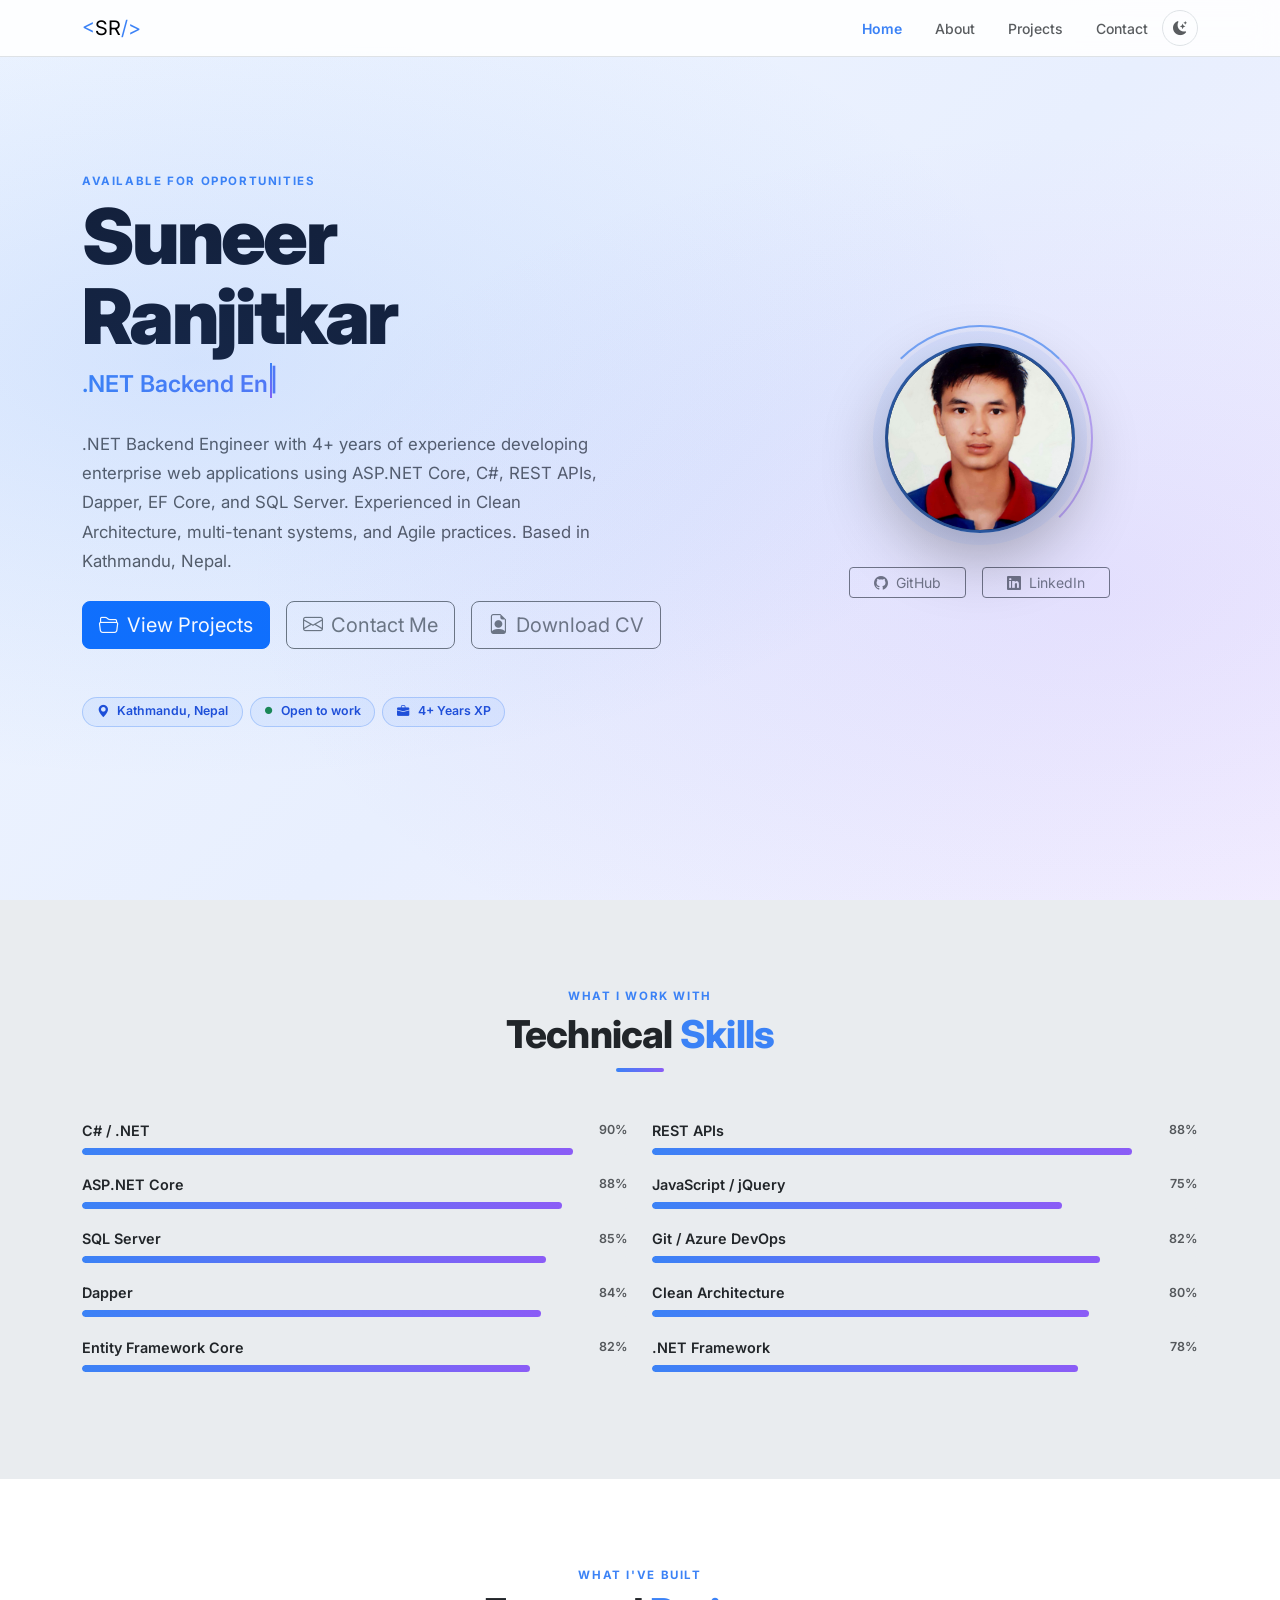
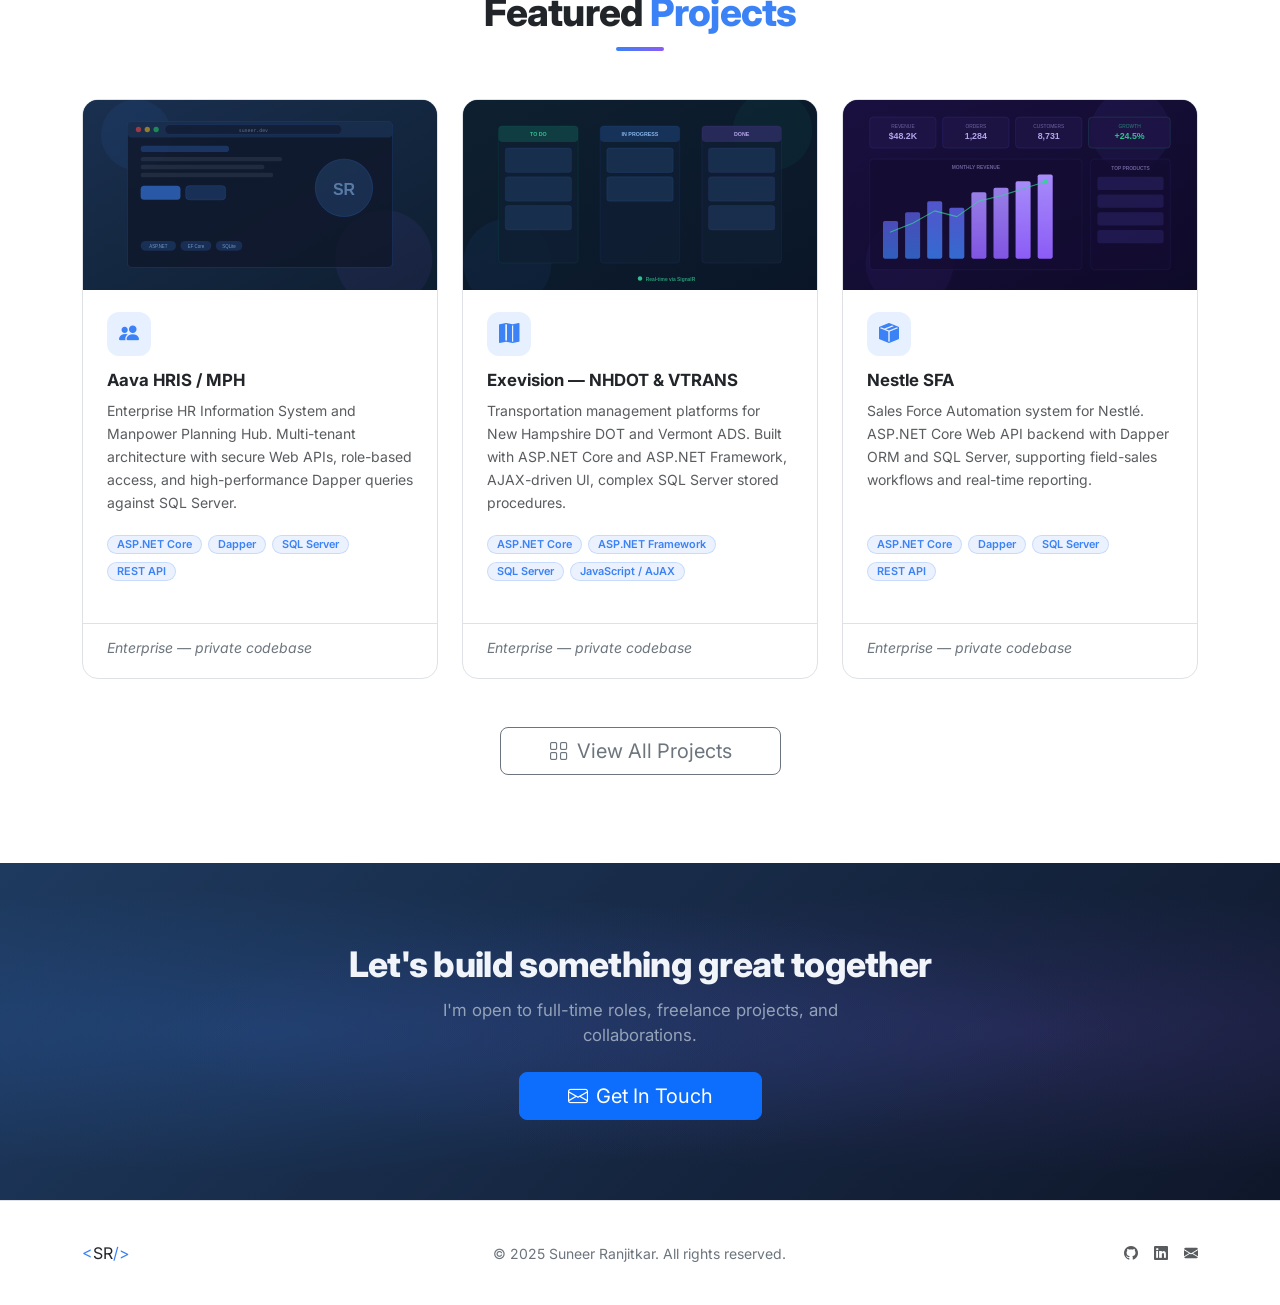
==== index.html @ 9ab194b4 "added links" ====
<!DOCTYPE html>
<html lang="en" data-bs-theme="dark">
<head>
  <meta charset="UTF-8" />
  <meta name="viewport" content="width=device-width, initial-scale=1.0" />

  <!-- Prevent flash of unstyled theme -->
  <script>
    (function(){var t=localStorage.getItem('sr-theme')||
      (matchMedia('(prefers-color-scheme:dark)').matches?'dark':'light');
      document.documentElement.setAttribute('data-bs-theme',t);})();
  </script>

  <!-- Primary SEO -->
  <title>Suneer Ranjitkar — .NET Backend Engineer</title>
  <meta name="description" content="Suneer Ranjitkar is a .NET Backend Engineer with 4+ years of experience in ASP.NET Core, C#, REST APIs, Dapper, EF Core, and SQL Server. Based in Kathmandu, Nepal." />
  <meta name="author" content="Suneer Ranjitkar" />
  <meta name="theme-color" content="#0f172a" />
  <link rel="canonical" href="https://suneer.dev/" />

  <!-- Open Graph -->
  <meta property="og:type"        content="website" />
  <meta property="og:url"         content="https://suneer.dev/" />
  <meta property="og:title"       content="Suneer Ranjitkar — .NET Backend Engineer" />
  <meta property="og:description" content=".NET Backend Engineer with 4+ years of experience in ASP.NET Core, C#, SQL Server, and Dapper. Based in Kathmandu, Nepal." />
  <meta property="og:image"       content="https://suneer.dev/assets/img/og-image.svg" />
  <meta property="og:image:width"  content="1200" />
  <meta property="og:image:height" content="630" />
  <meta property="og:site_name"   content="Suneer Ranjitkar" />
  <meta property="og:locale"      content="en_US" />

  <!-- Twitter Card -->
  <meta name="twitter:card"        content="summary_large_image" />
  <meta name="twitter:title"       content="Suneer Ranjitkar — .NET Backend Engineer" />
  <meta name="twitter:description" content=".NET Backend Engineer with 4+ years of experience in ASP.NET Core, C#, SQL Server, and Dapper." />
  <meta name="twitter:image"       content="https://suneer.dev/assets/img/og-image.svg" />

  <!-- Favicon -->
  <link rel="icon"             href="assets/img/favicon.svg" type="image/svg+xml" />
  <link rel="apple-touch-icon" href="assets/img/favicon.svg" />

  <!-- Fonts -->
  <link rel="preconnect" href="https://fonts.googleapis.com" />
  <link rel="preconnect" href="https://fonts.gstatic.com" crossorigin />
  <link href="https://fonts.googleapis.com/css2?family=Inter:wght@400;500;600;700;800;900&display=swap" rel="stylesheet" />

  <!-- Styles -->
  <link href="https://cdn.jsdelivr.net/npm/bootstrap@5.3.3/dist/css/bootstrap.min.css" rel="stylesheet" />
  <link href="https://cdn.jsdelivr.net/npm/bootstrap-icons@1.11.3/font/bootstrap-icons.min.css" rel="stylesheet" />
  <link href="assets/css/style.css" rel="stylesheet" />
</head>
<body>

  <!-- Skip navigation (keyboard accessibility) -->
  <a class="skip-nav" href="#main-content">Skip to main content</a>

  <!-- Navbar -->
  <nav class="navbar navbar-expand-lg fixed-top" aria-label="Main navigation">
    <div class="container">
      <a class="navbar-brand" href="index.html" aria-label="Suneer Ranjitkar — Home">
        <span class="brand-bracket" aria-hidden="true">&lt;</span>SR<span class="brand-bracket" aria-hidden="true">/&gt;</span>
      </a>
      <div class="d-flex align-items-center gap-2 order-lg-last">
        <button id="themeToggle" class="btn btn-sm btn-ghost-icon" aria-label="Toggle colour theme">
          <i class="bi bi-moon-stars-fill" aria-hidden="true"></i>
        </button>
        <button class="navbar-toggler border-0" type="button"
                data-bs-toggle="collapse" data-bs-target="#navbarNav"
                aria-controls="navbarNav" aria-expanded="false" aria-label="Toggle navigation">
          <span class="navbar-toggler-icon"></span>
        </button>
      </div>
      <div class="collapse navbar-collapse" id="navbarNav">
        <ul class="navbar-nav ms-auto gap-lg-1">
          <li class="nav-item"><a class="nav-link" href="index.html">Home</a></li>
          <li class="nav-item"><a class="nav-link" href="about.html">About</a></li>
          <li class="nav-item"><a class="nav-link" href="projects.html">Projects</a></li>
          <li class="nav-item"><a class="nav-link" href="contact.html">Contact</a></li>
        </ul>
      </div>
    </div>
  </nav>

  <main id="main-content">

    <!-- Hero -->
    <section class="hero-section" aria-label="Introduction">
      <div class="container">
        <div class="row align-items-center g-5">

          <div class="col-lg-7 animate-up">
            <p class="section-label">Available for opportunities</p>
            <h1 class="hero-name">Suneer<br /><span>Ranjitkar</span></h1>
            <p class="hero-title" aria-live="polite">
              <span id="typedTitle"></span><span class="cursor-blink" aria-hidden="true">|</span>
            </p>
            <p class="hero-bio">
              .NET Backend Engineer with 4+ years of experience developing enterprise web applications
              using ASP.NET Core, C#, REST APIs, Dapper, EF Core, and SQL Server. Experienced in
              Clean Architecture, multi-tenant systems, and Agile practices. Based in Kathmandu, Nepal.
            </p>
            <div class="d-flex flex-wrap gap-3 mb-5">
              <a href="projects.html" class="btn btn-primary btn-lg">
                <i class="bi bi-folder2-open me-2" aria-hidden="true"></i>View Projects
              </a>
              <a href="contact.html" class="btn btn-outline-secondary btn-lg">
                <i class="bi bi-envelope me-2" aria-hidden="true"></i>Contact Me
              </a>
              <a href="assets/cv/cv-suneer.pdf" target="_blank" rel="noopener noreferrer"
                 class="btn btn-outline-secondary btn-lg">
                <i class="bi bi-file-earmark-person me-2" aria-hidden="true"></i>Download CV
              </a>
            </div>

            <div class="hero-badges">
              <span class="hero-badge">
                <i class="bi bi-geo-alt-fill me-1" aria-hidden="true"></i>Kathmandu, Nepal
              </span>
              <span class="hero-badge">
                <i class="bi bi-circle-fill text-success dot-xs me-1" aria-hidden="true"></i>Open to work
              </span>
              <span class="hero-badge">
                <i class="bi bi-briefcase-fill me-1" aria-hidden="true"></i>4+ Years XP
              </span>
            </div>
          </div>

          <div class="col-lg-5 text-center animate-up">
            <div class="hero-avatar-wrap mx-auto">
              <div class="hero-avatar-ring" aria-hidden="true"></div>
              <div class="hero-avatar">
                <img src="assets/img/profile.jpg" alt="Suneer Ranjitkar profile photo"
                     width="190" height="190" fetchpriority="high"
                     onerror="this.style.display='none'" />
                <span aria-hidden="true">SR</span>
              </div>
            </div>
            <div class="d-flex justify-content-center gap-3 mt-4">
              <a href="https://github.com/IamSuneer" target="_blank" rel="noopener noreferrer"
                 class="btn btn-outline-secondary btn-sm px-4">
                <i class="bi bi-github me-2" aria-hidden="true"></i>GitHub
              </a>
              <a href="https://www.linkedin.com/in/suneer-ranjitkar-308bb11a0" target="_blank" rel="noopener noreferrer"
                 class="btn btn-outline-secondary btn-sm px-4">
                <i class="bi bi-linkedin me-2" aria-hidden="true"></i>LinkedIn
              </a>
            </div>
          </div>

        </div>
      </div>
    </section>

    <!-- Skills -->
    <section class="section-pad section-alt skills-section" aria-label="Technical skills">
      <div class="container">
        <div class="text-center mb-5 animate-up">
          <p class="section-label">What I work with</p>
          <h2 class="section-title">Technical <span>Skills</span></h2>
          <div class="section-divider" aria-hidden="true"></div>
        </div>

        <div class="row g-4">
          <div class="col-md-6 animate-up">
            <div class="skill-item">
              <div class="skill-header"><span class="skill-name">C# / .NET</span><span class="skill-pct">90%</span></div>
              <div class="skill-track" role="progressbar" aria-valuenow="90" aria-valuemin="0" aria-valuemax="100" aria-label="C# / .NET proficiency 90%">
                <div class="skill-fill" data-width="90"></div>
              </div>
            </div>
            <div class="skill-item">
              <div class="skill-header"><span class="skill-name">ASP.NET Core</span><span class="skill-pct">88%</span></div>
              <div class="skill-track" role="progressbar" aria-valuenow="88" aria-valuemin="0" aria-valuemax="100" aria-label="ASP.NET Core proficiency 88%">
                <div class="skill-fill" data-width="88"></div>
              </div>
            </div>
            <div class="skill-item">
              <div class="skill-header"><span class="skill-name">SQL Server</span><span class="skill-pct">85%</span></div>
              <div class="skill-track" role="progressbar" aria-valuenow="85" aria-valuemin="0" aria-valuemax="100" aria-label="SQL Server proficiency 85%">
                <div class="skill-fill" data-width="85"></div>
              </div>
            </div>
            <div class="skill-item">
              <div class="skill-header"><span class="skill-name">Dapper</span><span class="skill-pct">84%</span></div>
              <div class="skill-track" role="progressbar" aria-valuenow="84" aria-valuemin="0" aria-valuemax="100" aria-label="Dapper proficiency 84%">
                <div class="skill-fill" data-width="84"></div>
              </div>
            </div>
            <div class="skill-item">
              <div class="skill-header"><span class="skill-name">Entity Framework Core</span><span class="skill-pct">82%</span></div>
              <div class="skill-track" role="progressbar" aria-valuenow="82" aria-valuemin="0" aria-valuemax="100" aria-label="Entity Framework Core proficiency 82%">
                <div class="skill-fill" data-width="82"></div>
              </div>
            </div>
          </div>
          <div class="col-md-6 animate-up">
            <div class="skill-item">
              <div class="skill-header"><span class="skill-name">REST APIs</span><span class="skill-pct">88%</span></div>
              <div class="skill-track" role="progressbar" aria-valuenow="88" aria-valuemin="0" aria-valuemax="100" aria-label="REST APIs proficiency 88%">
                <div class="skill-fill" data-width="88"></div>
              </div>
            </div>
            <div class="skill-item">
              <div class="skill-header"><span class="skill-name">JavaScript / jQuery</span><span class="skill-pct">75%</span></div>
              <div class="skill-track" role="progressbar" aria-valuenow="75" aria-valuemin="0" aria-valuemax="100" aria-label="JavaScript / jQuery proficiency 75%">
                <div class="skill-fill" data-width="75"></div>
              </div>
            </div>
            <div class="skill-item">
              <div class="skill-header"><span class="skill-name">Git / Azure DevOps</span><span class="skill-pct">82%</span></div>
              <div class="skill-track" role="progressbar" aria-valuenow="82" aria-valuemin="0" aria-valuemax="100" aria-label="Git / Azure DevOps proficiency 82%">
                <div class="skill-fill" data-width="82"></div>
              </div>
            </div>
            <div class="skill-item">
              <div class="skill-header"><span class="skill-name">Clean Architecture</span><span class="skill-pct">80%</span></div>
              <div class="skill-track" role="progressbar" aria-valuenow="80" aria-valuemin="0" aria-valuemax="100" aria-label="Clean Architecture proficiency 80%">
                <div class="skill-fill" data-width="80"></div>
              </div>
            </div>
            <div class="skill-item">
              <div class="skill-header"><span class="skill-name">.NET Framework</span><span class="skill-pct">78%</span></div>
              <div class="skill-track" role="progressbar" aria-valuenow="78" aria-valuemin="0" aria-valuemax="100" aria-label=".NET Framework proficiency 78%">
                <div class="skill-fill" data-width="78"></div>
              </div>
            </div>
          </div>
        </div>
      </div>
    </section>

    <!-- Featured Projects -->
    <section class="section-pad" aria-label="Featured projects">
      <div class="container">
        <div class="text-center mb-5 animate-up">
          <p class="section-label">What I've built</p>
          <h2 class="section-title">Featured <span>Projects</span></h2>
          <div class="section-divider" aria-hidden="true"></div>
        </div>

        <div class="row g-4">

          <div class="col-lg-4 col-md-6 animate-up">
            <article class="project-card h-100">
              <div class="project-img">
                <img src="assets/img/project-portfolio.svg" alt="Aava HRIS and MPH system screenshot"
                     width="800" height="450" loading="lazy"
                     onerror="this.style.display='none'" />
                <i class="bi bi-people-fill" aria-hidden="true"></i>
              </div>
              <div class="project-card-body">
                <div class="project-icon" aria-hidden="true"><i class="bi bi-people-fill"></i></div>
                <h3 class="project-title">Aava HRIS / MPH</h3>
                <p class="project-desc">
                  Enterprise HR Information System and Manpower Planning Hub. Multi-tenant architecture with
                  secure Web APIs, role-based access, and high-performance Dapper queries against SQL Server.
                </p>
                <div class="project-tags">
                  <span class="badge">ASP.NET Core</span>
                  <span class="badge">Dapper</span>
                  <span class="badge">SQL Server</span>
                  <span class="badge">REST API</span>
                </div>
              </div>
              <div class="project-card-footer">
                <span class="small text-secondary fst-italic">Enterprise — private codebase</span>
              </div>
            </article>
          </div>

          <div class="col-lg-4 col-md-6 animate-up">
            <article class="project-card h-100">
              <div class="project-img">
                <img src="assets/img/project-taskapi.svg" alt="Exevision NHDOT and VTRANS screenshot"
                     width="800" height="450" loading="lazy"
                     onerror="this.style.display='none'" />
                <i class="bi bi-map-fill" aria-hidden="true"></i>
              </div>
              <div class="project-card-body">
                <div class="project-icon" aria-hidden="true"><i class="bi bi-map-fill"></i></div>
                <h3 class="project-title">Exevision — NHDOT &amp; VTRANS</h3>
                <p class="project-desc">
                  Transportation management platforms for New Hampshire DOT and Vermont ADS. Built with
                  ASP.NET Core and ASP.NET Framework, AJAX-driven UI, complex SQL Server stored procedures.
                </p>
                <div class="project-tags">
                  <span class="badge">ASP.NET Core</span>
                  <span class="badge">ASP.NET Framework</span>
                  <span class="badge">SQL Server</span>
                  <span class="badge">JavaScript / AJAX</span>
                </div>
              </div>
              <div class="project-card-footer">
                <span class="small text-secondary fst-italic">Enterprise — private codebase</span>
              </div>
            </article>
          </div>

          <div class="col-lg-4 col-md-6 animate-up">
            <article class="project-card h-100">
              <div class="project-img">
                <img src="assets/img/project-ecommerce.svg" alt="Nestle SFA system screenshot"
                     width="800" height="450" loading="lazy"
                     onerror="this.style.display='none'" />
                <i class="bi bi-box-seam-fill" aria-hidden="true"></i>
              </div>
              <div class="project-card-body">
                <div class="project-icon" aria-hidden="true"><i class="bi bi-box-seam-fill"></i></div>
                <h3 class="project-title">Nestle SFA</h3>
                <p class="project-desc">
                  Sales Force Automation system for Nestlé. ASP.NET Core Web API backend with Dapper ORM
                  and SQL Server, supporting field-sales workflows and real-time reporting.
                </p>
                <div class="project-tags">
                  <span class="badge">ASP.NET Core</span>
                  <span class="badge">Dapper</span>
                  <span class="badge">SQL Server</span>
                  <span class="badge">REST API</span>
                </div>
              </div>
              <div class="project-card-footer">
                <span class="small text-secondary fst-italic">Enterprise — private codebase</span>
              </div>
            </article>
          </div>

        </div>

        <div class="text-center mt-5 animate-up">
          <a href="projects.html" class="btn btn-outline-secondary btn-lg px-5">
            <i class="bi bi-grid me-2" aria-hidden="true"></i>View All Projects
          </a>
        </div>
      </div>
    </section>

    <!-- CTA Strip -->
    <section class="cta-strip" aria-label="Call to action">
      <div class="container text-center animate-up">
        <h2 class="cta-title">Let's build something great together</h2>
        <p class="cta-sub mb-4">I'm open to full-time roles, freelance projects, and collaborations.</p>
        <a href="contact.html" class="btn btn-primary btn-lg px-5">
          <i class="bi bi-envelope me-2" aria-hidden="true"></i>Get In Touch
        </a>
      </div>
    </section>

  </main>

  <!-- Footer -->
  <footer class="site-footer" aria-label="Site footer">
    <div class="container">
      <div class="row align-items-center g-3">
        <div class="col-md-4">
          <a href="index.html" class="navbar-brand text-decoration-none">
            <span class="brand-bracket" aria-hidden="true">&lt;</span>SR<span class="brand-bracket" aria-hidden="true">/&gt;</span>
          </a>
        </div>
        <div class="col-md-4 text-center">
          <p class="mb-0 small text-secondary">
            &copy; <time datetime="2025">2025</time> Suneer Ranjitkar. All rights reserved.
          </p>
        </div>
        <div class="col-md-4 text-md-end d-flex justify-content-md-end gap-3">
          <a href="https://github.com/IamSuneer" target="_blank" rel="noopener noreferrer"
             class="footer-link" aria-label="GitHub profile">
            <i class="bi bi-github" aria-hidden="true"></i>
          </a>
          <a href="https://www.linkedin.com/in/suneer-ranjitkar-308bb11a0" target="_blank" rel="noopener noreferrer"
             class="footer-link" aria-label="LinkedIn profile">
            <i class="bi bi-linkedin" aria-hidden="true"></i>
          </a>
          <a href="mailto:suneer.netser@gmail.com" class="footer-link" aria-label="Send email">
            <i class="bi bi-envelope-fill" aria-hidden="true"></i>
          </a>
        </div>
      </div>
    </div>
  </footer>

  <script src="https://cdn.jsdelivr.net/npm/bootstrap@5.3.3/dist/js/bootstrap.bundle.min.js"></script>
  <script src="assets/js/main.js"></script>
</body>
</html>
---- assets/css/style.css ----
/* ============================================================
   Suneer Ranjitkar — Portfolio  |  assets/css/style.css
   ============================================================ */

/* ---- Google Font ---- */
@import url('https://fonts.googleapis.com/css2?family=Inter:wght@300;400;500;600;700;800;900&display=swap');

/* ---- Base ---- */
*, *::before, *::after { box-sizing: border-box; }

html { scroll-behavior: smooth; }

body {
    font-family: 'Inter', system-ui, -apple-system, sans-serif;
    min-height: 100vh;
    display: flex;
    flex-direction: column;
    -webkit-font-smoothing: antialiased;
}

main { flex: 1; }

img { max-width: 100%; }

/* ============================================================
   BRAND
   ============================================================ */
.brand-logo {
    font-weight: 800;
    font-size: 1.35rem;
    letter-spacing: -.5px;
    text-decoration: none !important;
    color: var(--bs-body-color) !important;
}

.brand-bracket { color: #3b82f6; }

/* ============================================================
   NAVBAR
   ============================================================ */
.navbar {
    backdrop-filter: blur(14px);
    -webkit-backdrop-filter: blur(14px);
    background: rgba(var(--bs-body-bg-rgb), .88) !important;
    border-bottom: 1px solid var(--bs-border-color);
    transition: box-shadow .3s ease;
}

.navbar.scrolled {
    box-shadow: 0 4px 24px rgba(0, 0, 0, .18);
}

.navbar .nav-link {
    font-size: .875rem;
    font-weight: 500;
    color: var(--bs-secondary-color) !important;
    padding: .45rem .9rem !important;
    border-radius: .5rem;
    transition: color .15s, background .15s;
}

.navbar .nav-link:hover {
    color: var(--bs-body-color) !important;
    background: var(--bs-secondary-bg);
}

.navbar .nav-link.active {
    color: #3b82f6 !important;
    font-weight: 600;
}

.btn-ghost-icon {
    width: 36px;
    height: 36px;
    padding: 0;
    border-radius: 50% !important;
    border: 1px solid var(--bs-border-color);
    background: transparent;
    color: var(--bs-secondary-color);
    display: inline-flex;
    align-items: center;
    justify-content: center;
    flex-shrink: 0;
    transition: background .15s, color .15s, border-color .15s;
}

.btn-ghost-icon:hover {
    background: var(--bs-secondary-bg);
    color: var(--bs-body-color);
    border-color: var(--bs-border-color);
}

#themeToggle {
    width: 36px;
    height: 36px;
    padding: 0;
    border-radius: 50% !important;
    display: flex;
    align-items: center;
    justify-content: center;
    flex-shrink: 0;
}

/* ============================================================
   SECTION HELPERS
   ============================================================ */
.section-pad    { padding: 5.5rem 0; }
.section-pad-sm { padding: 3rem 0; }

.section-label {
    display: block;
    font-size: .72rem;
    font-weight: 700;
    letter-spacing: .14em;
    text-transform: uppercase;
    color: #3b82f6;
    margin-bottom: .4rem;
}

.section-title {
    font-size: clamp(1.75rem, 4vw, 2.4rem);
    font-weight: 800;
    line-height: 1.15;
    letter-spacing: -.02em;
    margin-bottom: .75rem;
}

.section-title span { color: #3b82f6; }

.section-divider {
    width: 48px;
    height: 4px;
    background: linear-gradient(90deg, #3b82f6, #8b5cf6);
    border-radius: 2px;
    margin: 0 auto 1.5rem;
}

.section-divider.left { margin-left: 0; }

.text-gradient {
    background: linear-gradient(90deg, #3b82f6, #8b5cf6);
    -webkit-background-clip: text;
    -webkit-text-fill-color: transparent;
    background-clip: text;
}

/* ============================================================
   HERO
   ============================================================ */
.hero-section {
    min-height: 100vh;
    display: flex;
    align-items: center;
    position: relative;
    overflow: hidden;
    padding: 6rem 0 4rem;
}

[data-bs-theme="dark"] .hero-section {
    background: linear-gradient(135deg, #060c18 0%, #0c1829 55%, #060c18 100%);
}

[data-bs-theme="light"] .hero-section {
    background: linear-gradient(135deg, #f0f6ff 0%, #e8effe 55%, #f4f0ff 100%);
}

.hero-section::before {
    content: '';
    position: absolute;
    inset: 0;
    background:
        radial-gradient(ellipse at 15% 40%, rgba(59,130,246,.14) 0%, transparent 55%),
        radial-gradient(ellipse at 85% 65%, rgba(139,92,246,.11) 0%, transparent 55%);
    pointer-events: none;
}

.hero-greeting {
    font-size: 1rem;
    font-weight: 600;
    color: #3b82f6;
    margin-bottom: .5rem;
}

.hero-name {
    font-size: clamp(2.6rem, 7vw, 4.8rem);
    font-weight: 900;
    line-height: 1.04;
    letter-spacing: -.035em;
    margin-bottom: .4rem;
}

[data-bs-theme="dark"] .hero-name { color: #f1f5f9; }
[data-bs-theme="light"] .hero-name { color: #0f172a; }

.hero-title {
    font-size: clamp(1.05rem, 2.5vw, 1.45rem);
    font-weight: 600;
    background: linear-gradient(90deg, #3b82f6, #8b5cf6);
    -webkit-background-clip: text;
    -webkit-text-fill-color: transparent;
    background-clip: text;
    margin-bottom: 1.25rem;
    min-height: 2em;
}

.cursor-blink {
    display: inline-block;
    width: 2px;
    background: linear-gradient(180deg, #3b82f6, #8b5cf6);
    -webkit-text-fill-color: transparent;
    animation: blink .85s step-end infinite;
    margin-left: 2px;
    vertical-align: text-bottom;
}

@keyframes blink {
    0%, 100% { opacity: 1; }
    50%       { opacity: 0; }
}

.hero-bio {
    font-size: 1.05rem;
    line-height: 1.75;
    max-width: 520px;
    margin-bottom: 1.5rem;
    color: var(--bs-secondary-color);
}

.hero-badges {
    display: flex;
    flex-wrap: wrap;
    gap: .45rem;
    margin-bottom: 2rem;
}

.hero-badge {
    display: inline-flex;
    align-items: center;
    gap: .3rem;
    padding: .3rem .85rem;
    border-radius: 2rem;
    font-size: .77rem;
    font-weight: 600;
    border: 1px solid rgba(59,130,246,.3);
}

[data-bs-theme="dark"] .hero-badge {
    background: rgba(59,130,246,.1);
    color: #93c5fd;
}

[data-bs-theme="light"] .hero-badge {
    background: rgba(59,130,246,.08);
    color: #1d4ed8;
}

/* Avatar */
.hero-avatar-wrap {
    position: relative;
    width: 210px;
    height: 210px;
    display: flex;
    align-items: center;
    justify-content: center;
}

.hero-avatar {
    width: 190px;
    height: 190px;
    border-radius: 50%;
    border: 3px solid rgba(59,130,246,.45);
    box-shadow: 0 0 0 12px rgba(59,130,246,.07), 0 24px 64px rgba(0,0,0,.3);
    background: linear-gradient(135deg, #1e3a5f, #0f172a);
    display: flex;
    align-items: center;
    justify-content: center;
    overflow: hidden;
    position: relative;
    z-index: 1;
    font-size: 3.2rem;
    font-weight: 900;
    letter-spacing: -.06em;
    color: rgba(147,197,253,.75);
    user-select: none;
}

/* Photo overlays initials when it loads; hidden initials show on error */
.hero-avatar img {
    position: absolute;
    inset: 0;
    width: 100%;
    height: 100%;
    object-fit: cover;
    border-radius: 50%;
    z-index: 2;
}

.hero-avatar span { position: relative; z-index: 1; }

.hero-avatar-ring {
    position: absolute;
    inset: -8px;
    border-radius: 50%;
    border: 2px solid transparent;
    border-top-color: rgba(59,130,246,.65);
    border-right-color: rgba(139,92,246,.45);
    animation: ring-spin 5s linear infinite;
    pointer-events: none;
}

@keyframes ring-spin {
    to { transform: rotate(360deg); }
}

/* Scroll indicator */
.scroll-cue {
    position: absolute;
    bottom: 2rem;
    left: 50%;
    transform: translateX(-50%);
    color: var(--bs-secondary-color);
    opacity: .45;
    font-size: .9rem;
    text-decoration: none;
    animation: bob 2.4s ease infinite;
}

@keyframes bob {
    0%, 100% { transform: translateX(-50%) translateY(0); }
    50%       { transform: translateX(-50%) translateY(8px); }
}

/* ============================================================
   PAGE HERO (inner pages)
   ============================================================ */
.page-hero {
    padding: 5.5rem 0 2.5rem; /* top clears the fixed navbar (~60px) */
    border-bottom: 1px solid var(--bs-border-color);
    position: relative;
    overflow: hidden;
}

[data-bs-theme="dark"] .page-hero { background: #060c18; }
[data-bs-theme="light"] .page-hero { background: var(--bs-secondary-bg); }

.page-hero::before {
    content: '';
    position: absolute;
    inset: 0;
    background: radial-gradient(ellipse at 5% 50%, rgba(59,130,246,.1) 0%, transparent 60%);
    pointer-events: none;
}

/* ============================================================
   SKILLS
   ============================================================ */
.skill-item { margin-bottom: 1.2rem; }

.skill-header {
    display: flex;
    justify-content: space-between;
    align-items: center;
    margin-bottom: .4rem;
}

.skill-name { font-weight: 600; font-size: .9rem; }

.skill-pct {
    font-size: .78rem;
    font-weight: 600;
    color: var(--bs-secondary-color);
}

.skill-track {
    height: 7px;
    background: var(--bs-secondary-bg);
    border-radius: 4px;
    overflow: hidden;
}

.skill-fill {
    height: 100%;
    border-radius: 4px;
    background: linear-gradient(90deg, #3b82f6, #8b5cf6);
    width: 0;
    transition: width 1.3s cubic-bezier(.4, 0, .2, 1);
}

/* ============================================================
   TIMELINE
   ============================================================ */
.timeline { position: relative; }

.timeline::before {
    content: '';
    position: absolute;
    left: 20px;
    top: 8px;
    bottom: 0;
    width: 2px;
    background: linear-gradient(to bottom, #3b82f6, #8b5cf6, transparent);
    border-radius: 2px;
}

.timeline-item {
    position: relative;
    padding-left: 58px;
    margin-bottom: 1.75rem;
}

.timeline-dot {
    position: absolute;
    left: 11px;
    top: 6px;
    width: 20px;
    height: 20px;
    border-radius: 50%;
    background: #3b82f6;
    border: 3px solid;
    box-shadow: 0 0 0 4px rgba(59,130,246,.2);
    z-index: 1;
}

[data-bs-theme="dark"] .timeline-dot { border-color: #060c18; }
[data-bs-theme="light"] .timeline-dot { border-color: #f0f6ff; }

.timeline-card {
    border-radius: .875rem;
    padding: 1.25rem 1.5rem;
    border: 1px solid var(--bs-border-color);
    background: var(--bs-card-bg, var(--bs-body-bg));
    transition: box-shadow .2s, border-color .2s;
}

.timeline-card:hover {
    box-shadow: 0 6px 28px rgba(0,0,0,.08);
    border-color: rgba(59,130,246,.35);
}

.timeline-date {
    font-size: .72rem;
    font-weight: 700;
    color: #3b82f6;
    letter-spacing: .07em;
    text-transform: uppercase;
    margin-bottom: .25rem;
}

.timeline-role {
    font-weight: 700;
    font-size: 1.05rem;
    margin-bottom: .15rem;
    color: var(--bs-body-color);
}

.timeline-company {
    font-size: .88rem;
    color: var(--bs-secondary-color);
    margin-bottom: .6rem;
}

/* ============================================================
   PROJECT CARDS
   ============================================================ */
.project-card {
    border-radius: 1rem;
    overflow: hidden;
    border: 1px solid var(--bs-border-color);
    background: var(--bs-card-bg, var(--bs-body-bg));
    transition: transform .25s ease, box-shadow .25s ease, border-color .25s ease;
    height: 100%;
    display: flex;
    flex-direction: column;
}

.project-card:hover {
    transform: translateY(-6px);
    box-shadow: 0 20px 48px rgba(0,0,0,.18);
    border-color: rgba(59,130,246,.5);
}

.project-img {
    height: 190px;
    background: linear-gradient(135deg, #1a3050 0%, #0e1e30 100%);
    display: flex;
    align-items: center;
    justify-content: center;
    color: rgba(59,130,246,.35);
    font-size: 3rem;
    overflow: hidden;
    flex-shrink: 0;
    position: relative;
}

/* Photo covers the fallback icon when it loads successfully */
.project-img img {
    position: absolute;
    inset: 0;
    width: 100%;
    height: 100%;
    object-fit: cover;
    z-index: 1;
}

.project-img i { position: relative; z-index: 0; }

.project-body,
.project-card-body {
    padding: 1.4rem 1.5rem;
    flex: 1;
    display: flex;
    flex-direction: column;
}

.project-icon {
    width: 44px;
    height: 44px;
    border-radius: .75rem;
    background: rgba(59,130,246,.12);
    color: #3b82f6;
    display: flex;
    align-items: center;
    justify-content: center;
    font-size: 1.25rem;
    margin-bottom: .9rem;
    flex-shrink: 0;
}

.project-title {
    font-size: 1.05rem;
    font-weight: 700;
    margin-bottom: .5rem;
    color: var(--bs-body-color);
}

.project-desc {
    font-size: .875rem;
    line-height: 1.65;
    color: var(--bs-secondary-color);
    margin-bottom: 1rem;
    flex: 1;
}

.tech-badges,
.project-tags { margin-bottom: 1rem; }

.tech-badge,
.project-tags .badge {
    display: inline-block;
    font-size: .68rem;
    font-weight: 600;
    padding: .2rem .55rem;
    border-radius: 2rem;
    background: rgba(59,130,246,.1);
    color: #3b82f6;
    border: 1px solid rgba(59,130,246,.2);
    margin: 0 .15rem .2rem 0;
}

[data-bs-theme="dark"] .tech-badge,
[data-bs-theme="dark"] .project-tags .badge {
    background: rgba(59,130,246,.12);
    color: #93c5fd;
    border-color: rgba(59,130,246,.28);
}

.project-links,
.project-card-footer {
    display: flex;
    align-items: center;
    gap: .5rem;
    padding: .85rem 1.5rem 1.25rem;
    border-top: 1px solid var(--bs-border-color);
    margin-top: auto;
}

.project-link {
    font-size: .8rem;
    font-weight: 600;
    text-decoration: none;
    display: inline-flex;
    align-items: center;
    gap: .3rem;
    padding: .3rem .7rem;
    border-radius: .5rem;
    transition: background .15s, color .15s;
    color: var(--bs-secondary-color);
}

.project-link:hover {
    background: var(--bs-secondary-bg);
    color: var(--bs-body-color);
}

.project-link-primary { color: #3b82f6 !important; }
.project-link-primary:hover { background: rgba(59,130,246,.1) !important; }

/* ============================================================
   FILTER PILLS
   ============================================================ */
.filter-pills {
    display: flex;
    flex-wrap: wrap;
    gap: .5rem;
    margin-bottom: 2.5rem;
}

.filter-pill {
    padding: .4rem 1.15rem;
    border-radius: 2rem;
    font-size: .82rem;
    font-weight: 600;
    cursor: pointer;
    border: 1.5px solid var(--bs-border-color);
    background: transparent;
    color: var(--bs-secondary-color);
    transition: all .15s;
    line-height: 1;
}

.filter-pill:hover {
    border-color: #3b82f6;
    color: #3b82f6;
}

.filter-pill.active {
    background: #3b82f6;
    border-color: #3b82f6;
    color: #fff;
    box-shadow: 0 4px 14px rgba(59,130,246,.3);
}

/* ============================================================
   CONTACT
   ============================================================ */
.contact-icon {
    width: 46px;
    height: 46px;
    border-radius: .875rem;
    display: flex;
    align-items: center;
    justify-content: center;
    font-size: 1.1rem;
    flex-shrink: 0;
    background: rgba(59,130,246,.1);
    color: #3b82f6;
}

.contact-info-list { margin-bottom: 1.5rem; }

.contact-info-item {
    display: flex;
    align-items: center;
    gap: 1rem;
    margin-bottom: 1.5rem;
}

.contact-info-icon {
    width: 46px;
    height: 46px;
    border-radius: .875rem;
    background: rgba(59,130,246,.1);
    color: #3b82f6;
    display: flex;
    align-items: center;
    justify-content: center;
    font-size: 1.1rem;
    flex-shrink: 0;
}

.contact-info-label {
    font-size: .72rem;
    font-weight: 700;
    letter-spacing: .08em;
    text-transform: uppercase;
    color: var(--bs-secondary-color);
    margin-bottom: .1rem;
}

.contact-info-value {
    font-size: .95rem;
    font-weight: 500;
    color: var(--bs-body-color);
    text-decoration: none;
}

a.contact-info-value:hover { color: #3b82f6; }

.contact-form-card {
    padding: 2rem 2.25rem;
    border-radius: 1rem;
    border: 1px solid var(--bs-border-color);
    background: var(--bs-card-bg, var(--bs-body-bg));
}

[data-bs-theme="dark"] .contact-form-card {
    background: #0c1526;
    border-color: #1a2a3d;
}

/* ============================================================
   CTA STRIP
   ============================================================ */
.cta-strip {
    padding: 5rem 0;
    background: linear-gradient(135deg, #1e3a5f 0%, #0f172a 100%);
    position: relative;
    overflow: hidden;
}

.cta-title {
    font-size: clamp(1.6rem, 4vw, 2.2rem);
    font-weight: 800;
    letter-spacing: -.02em;
    color: #f1f5f9;
    margin-bottom: .75rem;
}

.cta-sub {
    font-size: 1.05rem;
    color: #94a3b8;
    max-width: 480px;
    margin: 0 auto;
}

.cta-strip::before {
    content: '';
    position: absolute;
    inset: 0;
    background:
        radial-gradient(ellipse at 20% 50%, rgba(59,130,246,.18) 0%, transparent 60%),
        radial-gradient(ellipse at 80% 50%, rgba(139,92,246,.14) 0%, transparent 60%);
    pointer-events: none;
}

.cta-strip > * { position: relative; }

/* ============================================================
   FOOTER
   ============================================================ */
.site-footer {
    border-top: 1px solid var(--bs-border-color);
    padding: 2.5rem 0;
}

.footer-link {
    color: var(--bs-secondary-color);
    text-decoration: none;
    font-size: .875rem;
    transition: color .15s;
    display: inline-flex;
    align-items: center;
}

.footer-link:hover { color: #3b82f6; }

/* ============================================================
   SCROLL ANIMATIONS
   ============================================================ */
.animate-up {
    opacity: 0;
    transform: translateY(22px);
    transition: opacity .6s ease, transform .6s ease;
}

.animate-up.visible {
    opacity: 1;
    transform: none;
}

.animate-up:nth-child(1)  { transition-delay: 0s; }
.animate-up:nth-child(2)  { transition-delay: .08s; }
.animate-up:nth-child(3)  { transition-delay: .16s; }
.animate-up:nth-child(4)  { transition-delay: .24s; }
.animate-up:nth-child(5)  { transition-delay: .32s; }
.animate-up:nth-child(6)  { transition-delay: .40s; }

/* ============================================================
   DARK MODE SPECIFIC OVERRIDES
   ============================================================ */
[data-bs-theme="dark"] .navbar {
    background: rgba(6, 10, 22, .88) !important;
}

[data-bs-theme="dark"] .timeline-card,
[data-bs-theme="dark"] .project-card {
    background: #0c1526;
    border-color: #1a2a3d;
}

[data-bs-theme="dark"] .timeline-card:hover,
[data-bs-theme="dark"] .project-card:hover {
    border-color: rgba(59,130,246,.45);
}

[data-bs-theme="dark"] .skill-track { background: #1a2a3d; }

[data-bs-theme="dark"] .filter-pill { border-color: #1a2a3d; }

/* ============================================================
   RESPONSIVE
   ============================================================ */
@media (max-width: 991.98px) {
    .hero-avatar-wrap { margin-top: 2.5rem; width: 170px !important; height: 170px !important; }
    .hero-avatar { width: 152px !important; height: 152px !important; font-size: 2.5rem !important; }
    .section-pad { padding: 4rem 0; }
}

@media (max-width: 767.98px) {
    .contact-form-card { padding: 1.5rem 1.25rem; }
}

@media (max-width: 575.98px) {
    .hero-name { font-size: 2.4rem; }
    .section-pad { padding: 3rem 0; }
    .page-hero { padding: 5rem 0 2rem; }
    .timeline::before { left: 14px; }
    .timeline-item { padding-left: 44px; }
    .timeline-dot { left: 5px; }
    .cta-strip { padding: 3.5rem 0; }
}

/* ============================================================
   UTILITIES — replacing inline styles
   ============================================================ */

/* Section with alternate background (replaces style="background:var(--bs-secondary-bg)") */
.section-alt { background: var(--bs-secondary-bg); }

/* Tiny icon dot (replaces style="font-size:.5rem") */
.dot-xs { font-size: .45rem !important; vertical-align: middle; }

/* Wide letter-spacing label (replaces style="letter-spacing:.08em") */
.ls-wide { letter-spacing: .08em; }

/* Purple timeline dot (replaces style="background:#8b5cf6") */
.timeline-dot--purple {
    background: #8b5cf6 !important;
    box-shadow: 0 0 0 4px rgba(139,92,246,.2);
}

[data-bs-theme="light"] .timeline-dot--purple { border-color: #f0f6ff; }

/* Smaller avatar variant for About page profile column */
.hero-avatar-wrap.avatar-sm {
    width: 160px;
    height: 160px;
}
.hero-avatar-wrap.avatar-sm .hero-avatar-ring {
    width: 160px;
    height: 160px;
    inset: unset;
}
.hero-avatar-wrap.avatar-sm .hero-avatar {
    width: 140px;
    height: 140px;
    font-size: 2.5rem;
}

/* Transparent list-group items (replaces style="background:transparent") */
.list-group-item.item-transparent { background: transparent !important; }

/* ============================================================
   404 PAGE
   ============================================================ */
.error-section {
    min-height: 100vh;
    display: flex;
    align-items: center;
    padding: 7rem 0 4rem;
    position: relative;
}

[data-bs-theme="dark"] .error-section {
    background: linear-gradient(135deg, #060c18 0%, #0c1829 100%);
}
[data-bs-theme="light"] .error-section {
    background: linear-gradient(135deg, #f0f6ff 0%, #e8effe 100%);
}

.error-code {
    font-size: clamp(7rem, 20vw, 14rem);
    font-weight: 900;
    line-height: 1;
    letter-spacing: -.05em;
    background: linear-gradient(135deg, #3b82f6, #8b5cf6);
    -webkit-background-clip: text;
    -webkit-text-fill-color: transparent;
    background-clip: text;
    margin-bottom: 1rem;
    user-select: none;
}

.error-title {
    font-size: clamp(1.5rem, 4vw, 2.4rem);
    font-weight: 800;
    letter-spacing: -.02em;
    margin-bottom: .75rem;
}

.error-desc {
    font-size: 1.05rem;
    color: var(--bs-secondary-color);
    line-height: 1.7;
    max-width: 480px;
    margin: 0 auto 1.5rem;
}

/* ============================================================
   SEMANTIC / ACCESSIBILITY
   ============================================================ */
main { display: block; } /* IE11 fix */

address { font-style: normal; } /* Reset browser italic on <address> */

/* Skip to content link (keyboard accessibility) */
.skip-nav {
    position: absolute;
    top: -100%;
    left: 1rem;
    z-index: 9999;
    padding: .5rem 1rem;
    background: #3b82f6;
    color: #fff;
    border-radius: 0 0 .5rem .5rem;
    font-weight: 600;
    font-size: .875rem;
    text-decoration: none;
    transition: top .15s;
}
.skip-nav:focus { top: 0; }
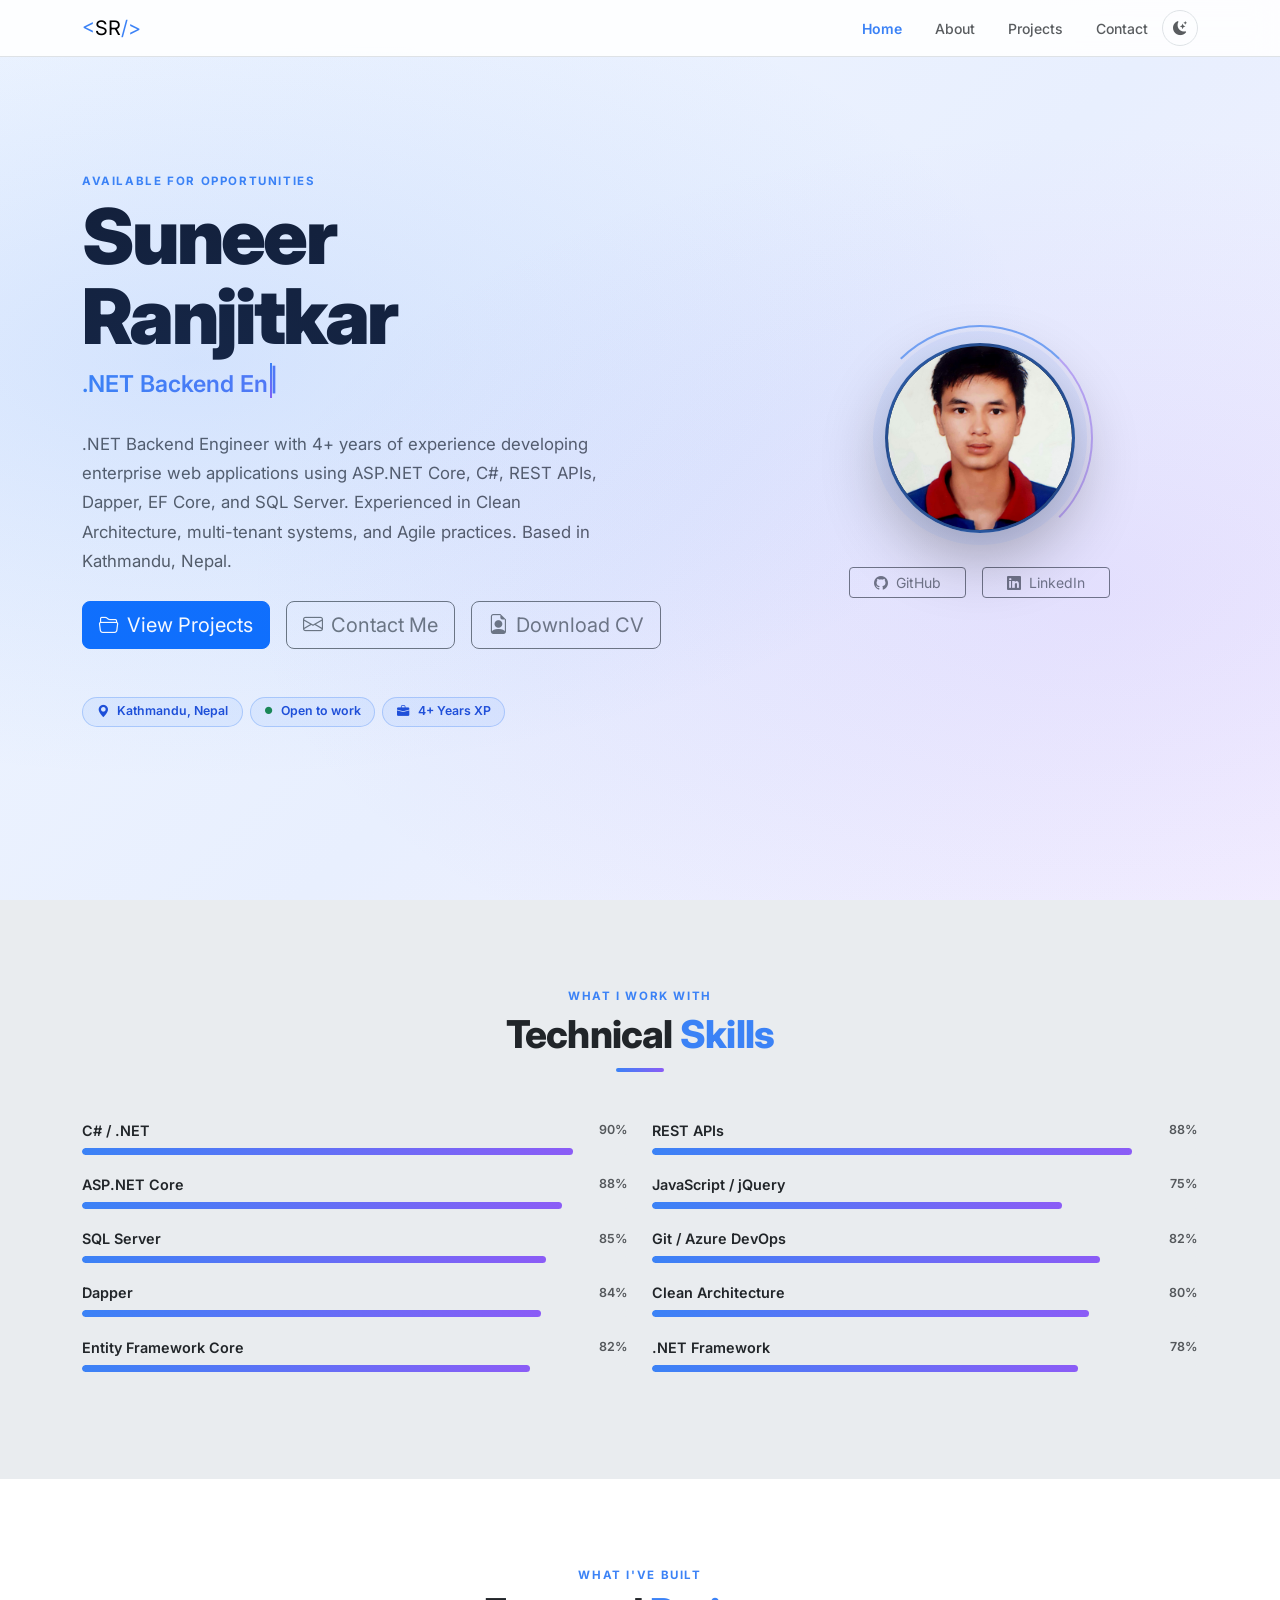
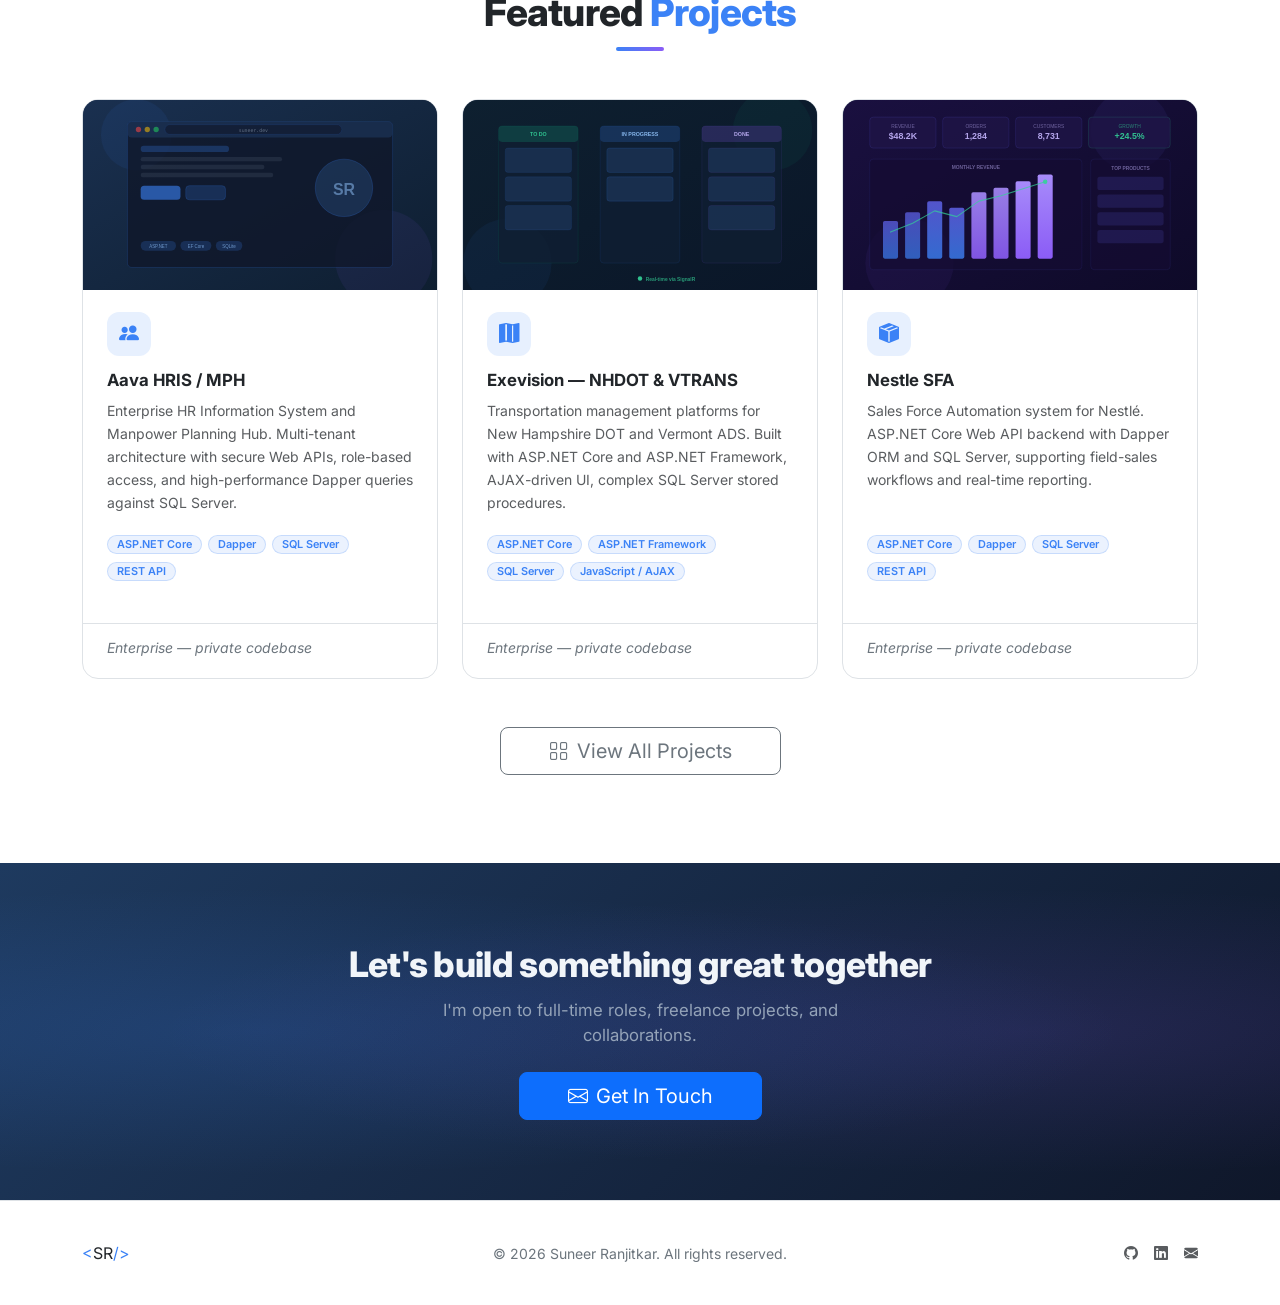
==== commit e5dd31a4: "fixed minor issues" ====
--- a/index.html
+++ b/index.html
@@ -358,7 +358,7 @@
         </div>
         <div class="col-md-4 text-center">
           <p class="mb-0 small text-secondary">
-            &copy; <time datetime="2025">2025</time> Suneer Ranjitkar. All rights reserved.
+            &copy; <time datetime="2026">2026</time> Suneer Ranjitkar. All rights reserved.
           </p>
         </div>
         <div class="col-md-4 text-md-end d-flex justify-content-md-end gap-3">
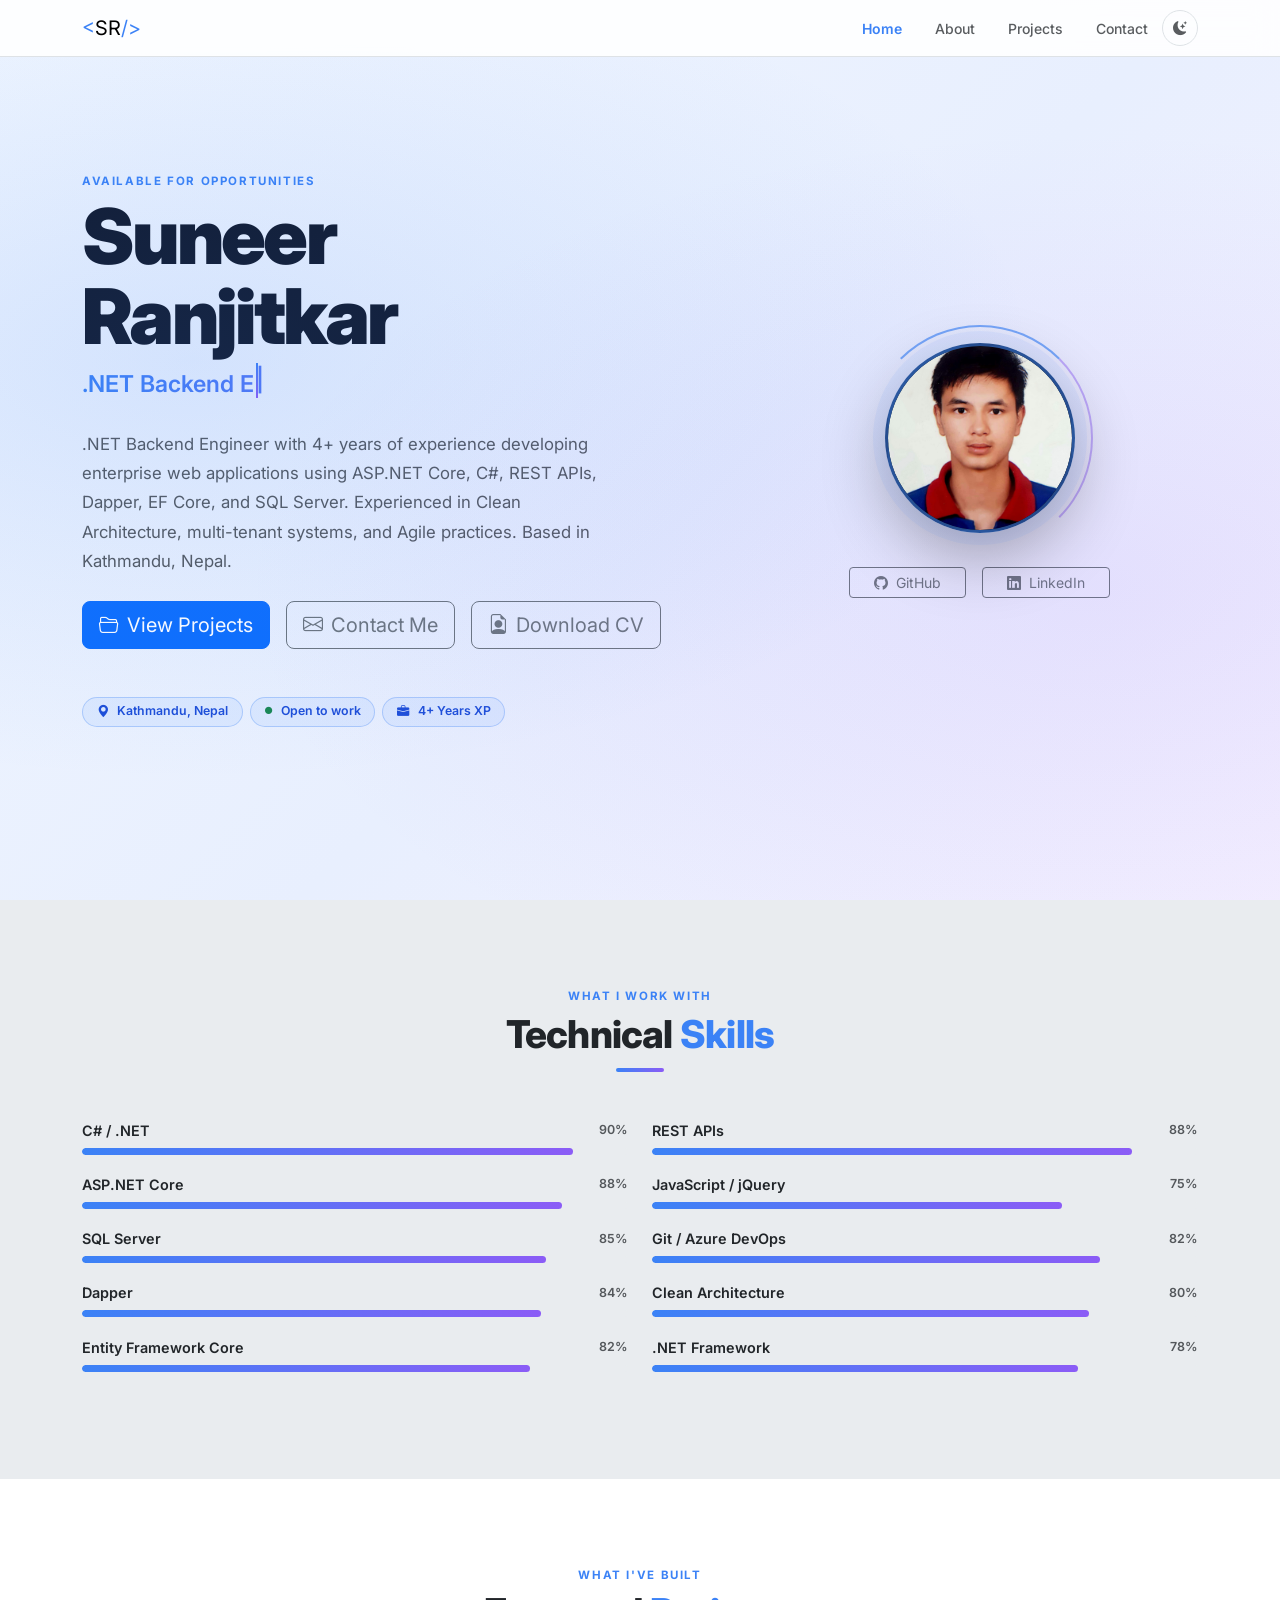
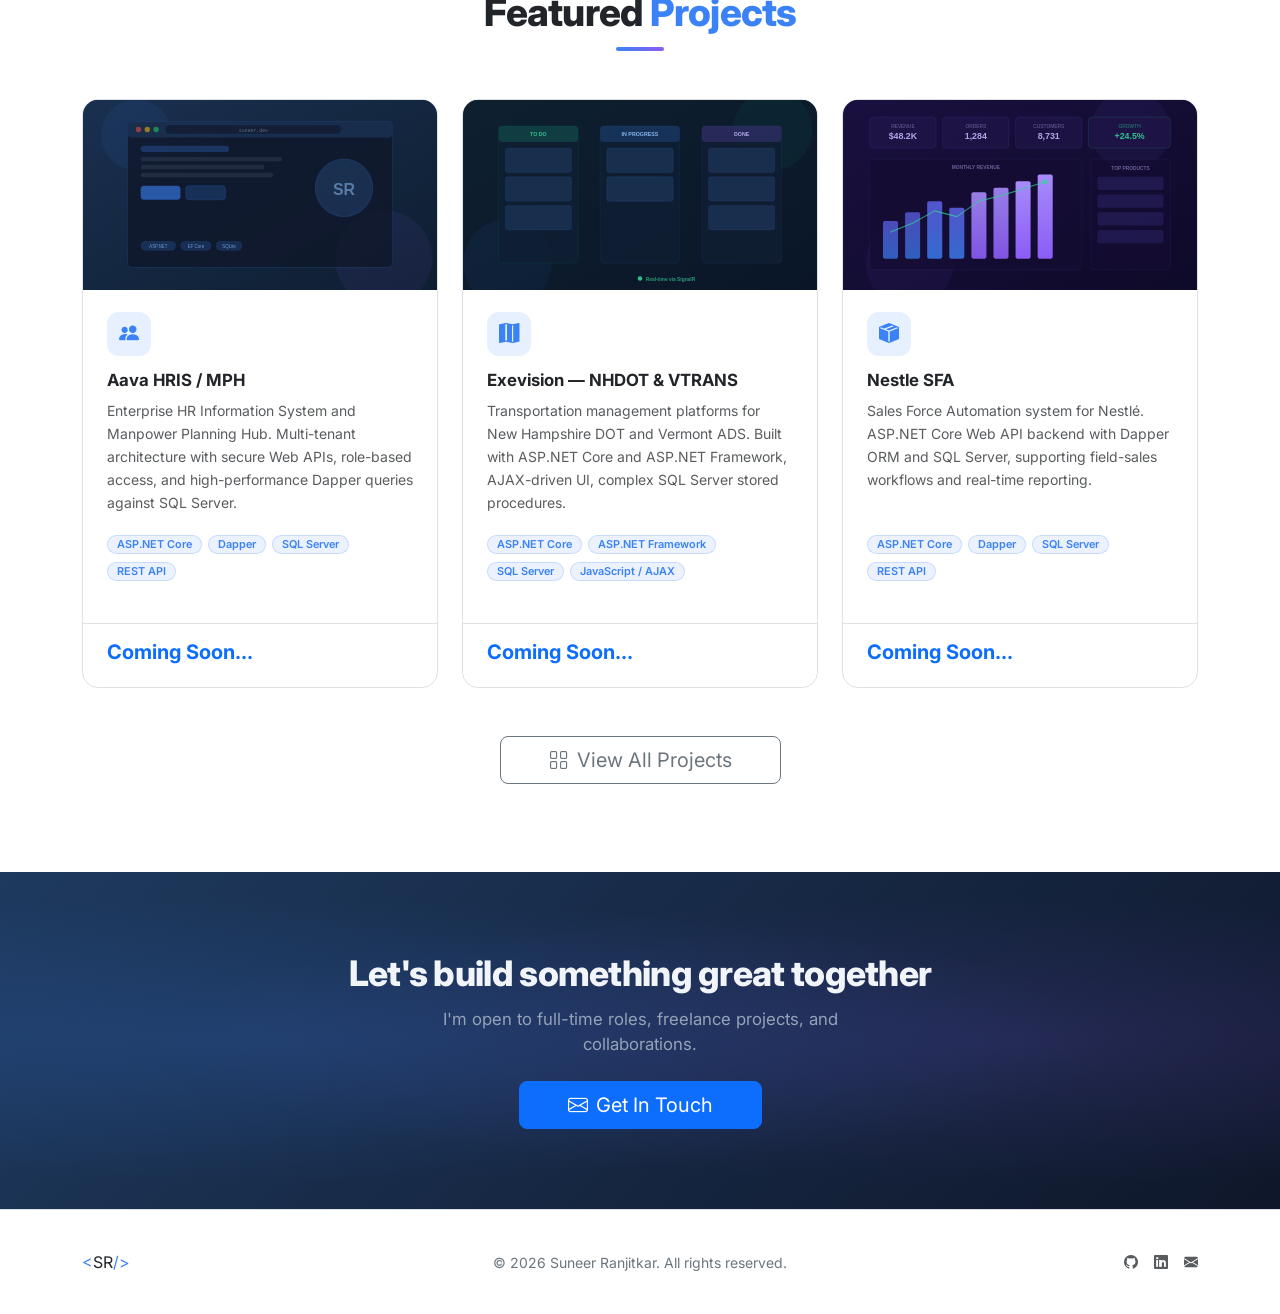
==== commit 64c6e64b: "project fix part 1" ====
--- a/index.html
+++ b/index.html
@@ -16,14 +16,14 @@
   <meta name="description" content="Suneer Ranjitkar is a .NET Backend Engineer with 4+ years of experience in ASP.NET Core, C#, REST APIs, Dapper, EF Core, and SQL Server. Based in Kathmandu, Nepal." />
   <meta name="author" content="Suneer Ranjitkar" />
   <meta name="theme-color" content="#0f172a" />
-  <link rel="canonical" href="https://suneer.dev/" />
+  <link rel="canonical" href="https://www.suneerranjitkar.com.np/" />
 
   <!-- Open Graph -->
   <meta property="og:type"        content="website" />
-  <meta property="og:url"         content="https://suneer.dev/" />
+  <meta property="og:url"         content="https://www.suneerranjitkar.com.np/" />
   <meta property="og:title"       content="Suneer Ranjitkar — .NET Backend Engineer" />
   <meta property="og:description" content=".NET Backend Engineer with 4+ years of experience in ASP.NET Core, C#, SQL Server, and Dapper. Based in Kathmandu, Nepal." />
-  <meta property="og:image"       content="https://suneer.dev/assets/img/og-image.svg" />
+  <meta property="og:image"       content="https://www.suneerranjitkar.com.np/assets/img/og-image.svg" />
   <meta property="og:image:width"  content="1200" />
   <meta property="og:image:height" content="630" />
   <meta property="og:site_name"   content="Suneer Ranjitkar" />
@@ -33,7 +33,7 @@
   <meta name="twitter:card"        content="summary_large_image" />
   <meta name="twitter:title"       content="Suneer Ranjitkar — .NET Backend Engineer" />
   <meta name="twitter:description" content=".NET Backend Engineer with 4+ years of experience in ASP.NET Core, C#, SQL Server, and Dapper." />
-  <meta name="twitter:image"       content="https://suneer.dev/assets/img/og-image.svg" />
+  <meta name="twitter:image"       content="https://www.suneerranjitkar.com.np/assets/img/og-image.svg" />
 
   <!-- Favicon -->
   <link rel="icon"             href="assets/img/favicon.svg" type="image/svg+xml" />
@@ -263,7 +263,7 @@
                 </div>
               </div>
               <div class="project-card-footer">
-                <span class="small text-secondary fst-italic">Enterprise — private codebase</span>
+                <span class="fw-bold fs-5 text-primary">Coming Soon...</span>
               </div>
             </article>
           </div>
@@ -291,7 +291,7 @@
                 </div>
               </div>
               <div class="project-card-footer">
-                <span class="small text-secondary fst-italic">Enterprise — private codebase</span>
+                <span class="fw-bold fs-5 text-primary">Coming Soon...</span>
               </div>
             </article>
           </div>
@@ -319,7 +319,7 @@
                 </div>
               </div>
               <div class="project-card-footer">
-                <span class="small text-secondary fst-italic">Enterprise — private codebase</span>
+                <span class="fw-bold fs-5 text-primary">Coming Soon...</span>
               </div>
             </article>
           </div>
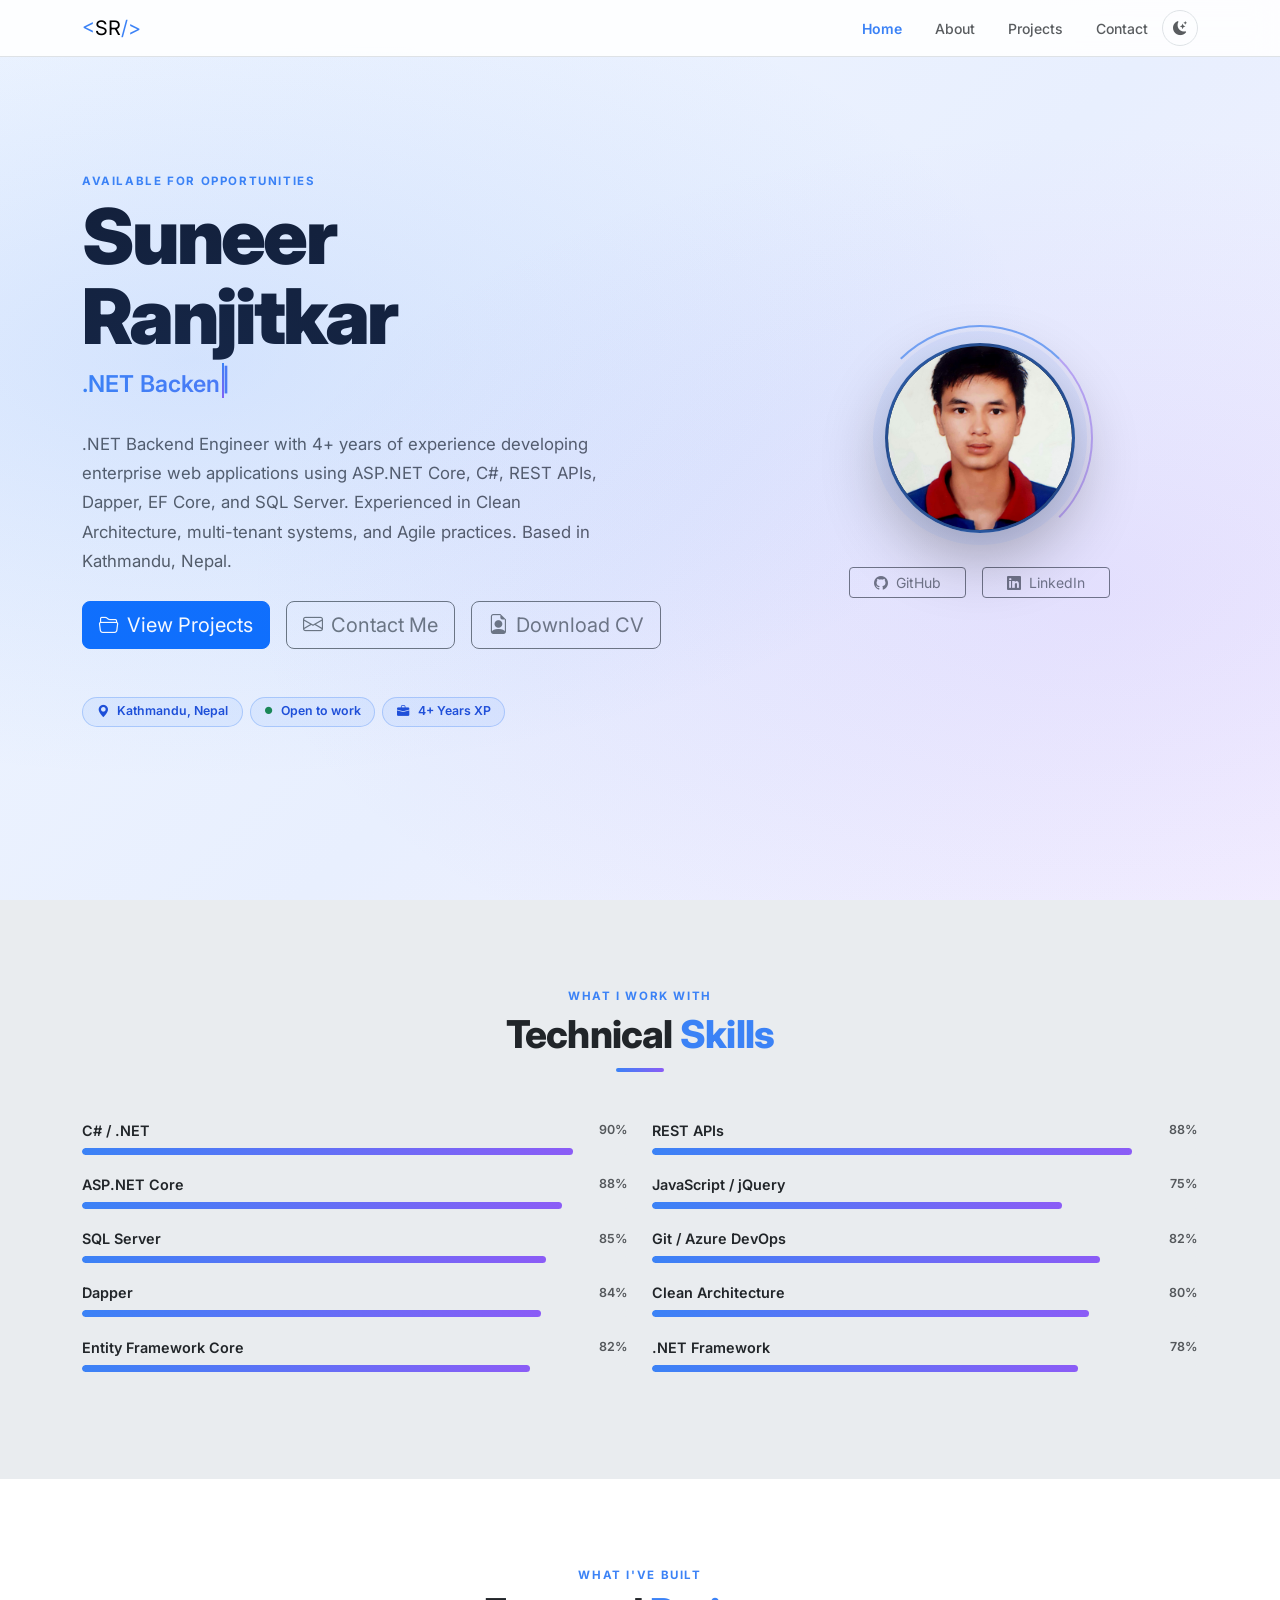
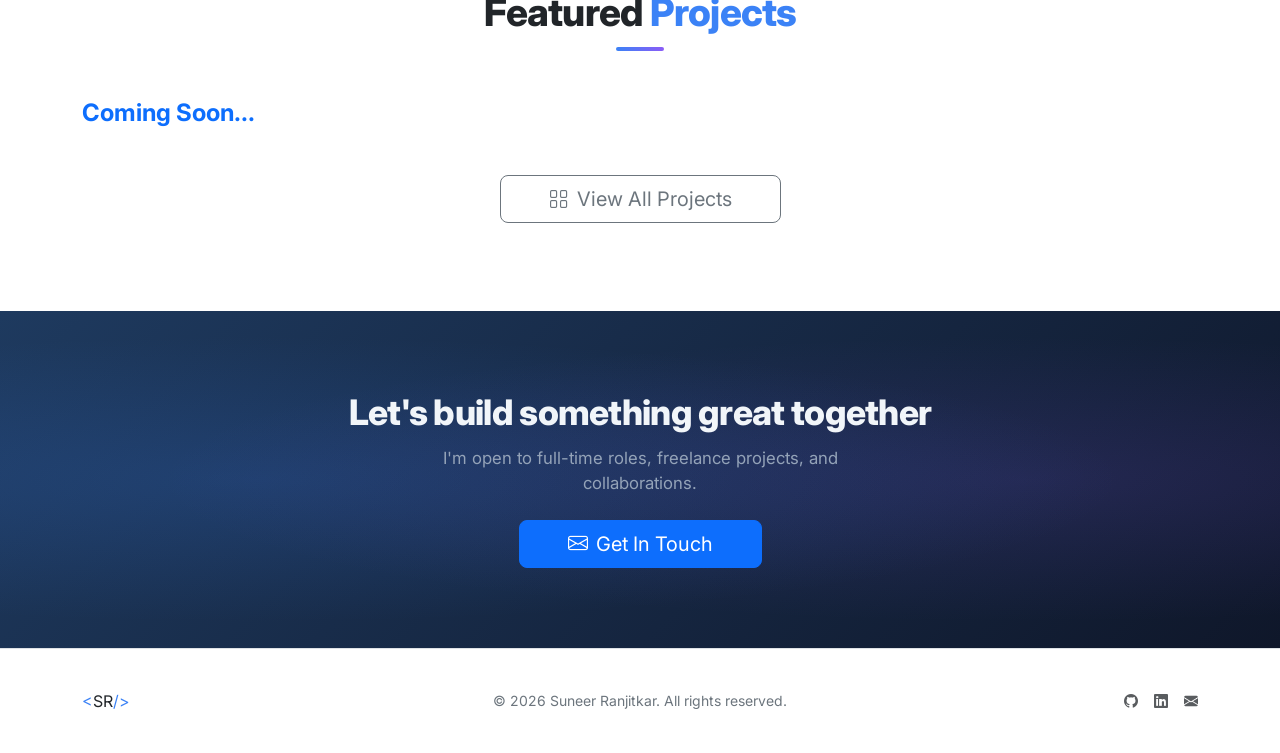
==== commit b22dd32c: "project fix part 2" ====
--- a/index.html
+++ b/index.html
@@ -231,107 +231,107 @@
 
     <!-- Featured Projects -->
     <section class="section-pad" aria-label="Featured projects">
-      <div class="container">
-        <div class="text-center mb-5 animate-up">
-          <p class="section-label">What I've built</p>
-          <h2 class="section-title">Featured <span>Projects</span></h2>
-          <div class="section-divider" aria-hidden="true"></div>
-        </div>
-
-        <div class="row g-4">
-
-          <div class="col-lg-4 col-md-6 animate-up">
-            <article class="project-card h-100">
-              <div class="project-img">
-                <img src="assets/img/project-portfolio.svg" alt="Aava HRIS and MPH system screenshot"
-                     width="800" height="450" loading="lazy"
-                     onerror="this.style.display='none'" />
-                <i class="bi bi-people-fill" aria-hidden="true"></i>
-              </div>
-              <div class="project-card-body">
-                <div class="project-icon" aria-hidden="true"><i class="bi bi-people-fill"></i></div>
-                <h3 class="project-title">Aava HRIS / MPH</h3>
-                <p class="project-desc">
-                  Enterprise HR Information System and Manpower Planning Hub. Multi-tenant architecture with
-                  secure Web APIs, role-based access, and high-performance Dapper queries against SQL Server.
-                </p>
-                <div class="project-tags">
-                  <span class="badge">ASP.NET Core</span>
-                  <span class="badge">Dapper</span>
-                  <span class="badge">SQL Server</span>
-                  <span class="badge">REST API</span>
-                </div>
-              </div>
-              <div class="project-card-footer">
-                <span class="fw-bold fs-5 text-primary">Coming Soon...</span>
-              </div>
-            </article>
-          </div>
-
-          <div class="col-lg-4 col-md-6 animate-up">
-            <article class="project-card h-100">
-              <div class="project-img">
-                <img src="assets/img/project-taskapi.svg" alt="Exevision NHDOT and VTRANS screenshot"
-                     width="800" height="450" loading="lazy"
-                     onerror="this.style.display='none'" />
-                <i class="bi bi-map-fill" aria-hidden="true"></i>
-              </div>
-              <div class="project-card-body">
-                <div class="project-icon" aria-hidden="true"><i class="bi bi-map-fill"></i></div>
-                <h3 class="project-title">Exevision — NHDOT &amp; VTRANS</h3>
-                <p class="project-desc">
-                  Transportation management platforms for New Hampshire DOT and Vermont ADS. Built with
-                  ASP.NET Core and ASP.NET Framework, AJAX-driven UI, complex SQL Server stored procedures.
-                </p>
-                <div class="project-tags">
-                  <span class="badge">ASP.NET Core</span>
-                  <span class="badge">ASP.NET Framework</span>
-                  <span class="badge">SQL Server</span>
-                  <span class="badge">JavaScript / AJAX</span>
-                </div>
-              </div>
-              <div class="project-card-footer">
-                <span class="fw-bold fs-5 text-primary">Coming Soon...</span>
-              </div>
-            </article>
-          </div>
-
-          <div class="col-lg-4 col-md-6 animate-up">
-            <article class="project-card h-100">
-              <div class="project-img">
-                <img src="assets/img/project-ecommerce.svg" alt="Nestle SFA system screenshot"
-                     width="800" height="450" loading="lazy"
-                     onerror="this.style.display='none'" />
-                <i class="bi bi-box-seam-fill" aria-hidden="true"></i>
-              </div>
-              <div class="project-card-body">
-                <div class="project-icon" aria-hidden="true"><i class="bi bi-box-seam-fill"></i></div>
-                <h3 class="project-title">Nestle SFA</h3>
-                <p class="project-desc">
-                  Sales Force Automation system for Nestlé. ASP.NET Core Web API backend with Dapper ORM
-                  and SQL Server, supporting field-sales workflows and real-time reporting.
-                </p>
-                <div class="project-tags">
-                  <span class="badge">ASP.NET Core</span>
-                  <span class="badge">Dapper</span>
-                  <span class="badge">SQL Server</span>
-                  <span class="badge">REST API</span>
-                </div>
-              </div>
-              <div class="project-card-footer">
-                <span class="fw-bold fs-5 text-primary">Coming Soon...</span>
-              </div>
-            </article>
-          </div>
-
-        </div>
-
-        <div class="text-center mt-5 animate-up">
-          <a href="projects.html" class="btn btn-outline-secondary btn-lg px-5">
-            <i class="bi bi-grid me-2" aria-hidden="true"></i>View All Projects
-          </a>
-        </div>
-      </div>
+        <div class="container">
+            <div class="text-center mb-5 animate-up">
+                <p class="section-label">What I've built</p>
+                <h2 class="section-title">Featured <span>Projects</span></h2>
+                <div class="section-divider" aria-hidden="true"></div>
+            </div>
+
+            <!--<div class="row g-4">
+
+      <div class="col-lg-4 col-md-6 animate-up">
+        <article class="project-card h-100">
+          <div class="project-img">
+            <img src="assets/img/project-portfolio.svg" alt="Aava HRIS and MPH system screenshot"
+                 width="800" height="450" loading="lazy"
+                 onerror="this.style.display='none'" />
+            <i class="bi bi-people-fill" aria-hidden="true"></i>
+          </div>
+          <div class="project-card-body">
+            <div class="project-icon" aria-hidden="true"><i class="bi bi-people-fill"></i></div>
+            <h3 class="project-title">Aava HRIS / MPH</h3>
+            <p class="project-desc">
+              Enterprise HR Information System and Manpower Planning Hub. Multi-tenant architecture with
+              secure Web APIs, role-based access, and high-performance Dapper queries against SQL Server.
+            </p>
+            <div class="project-tags">
+              <span class="badge">ASP.NET Core</span>
+              <span class="badge">Dapper</span>
+              <span class="badge">SQL Server</span>
+              <span class="badge">REST API</span>
+            </div>
+          </div>
+          <div class="project-card-footer">
+            <span class="small text-secondary fst-italic">Enterprise — private codebase</span>
+          </div>
+        </article>
+      </div>
+
+      <div class="col-lg-4 col-md-6 animate-up">
+        <article class="project-card h-100">
+          <div class="project-img">
+            <img src="assets/img/project-taskapi.svg" alt="Exevision NHDOT and VTRANS screenshot"
+                 width="800" height="450" loading="lazy"
+                 onerror="this.style.display='none'" />
+            <i class="bi bi-map-fill" aria-hidden="true"></i>
+          </div>
+          <div class="project-card-body">
+            <div class="project-icon" aria-hidden="true"><i class="bi bi-map-fill"></i></div>
+            <h3 class="project-title">Exevision — NHDOT &amp; VTRANS</h3>
+            <p class="project-desc">
+              Transportation management platforms for New Hampshire DOT and Vermont ADS. Built with
+              ASP.NET Core and ASP.NET Framework, AJAX-driven UI, complex SQL Server stored procedures.
+            </p>
+            <div class="project-tags">
+              <span class="badge">ASP.NET Core</span>
+              <span class="badge">ASP.NET Framework</span>
+              <span class="badge">SQL Server</span>
+              <span class="badge">JavaScript / AJAX</span>
+            </div>
+          </div>
+          <div class="project-card-footer">
+            <span class="small text-secondary fst-italic">Enterprise — private codebase</span>
+          </div>
+        </article>
+      </div>
+
+      <div class="col-lg-4 col-md-6 animate-up">
+        <article class="project-card h-100">
+          <div class="project-img">
+            <img src="assets/img/project-ecommerce.svg" alt="Nestle SFA system screenshot"
+                 width="800" height="450" loading="lazy"
+                 onerror="this.style.display='none'" />
+            <i class="bi bi-box-seam-fill" aria-hidden="true"></i>
+          </div>
+          <div class="project-card-body">
+            <div class="project-icon" aria-hidden="true"><i class="bi bi-box-seam-fill"></i></div>
+            <h3 class="project-title">Nestle SFA</h3>
+            <p class="project-desc">
+              Sales Force Automation system for Nestlé. ASP.NET Core Web API backend with Dapper ORM
+              and SQL Server, supporting field-sales workflows and real-time reporting.
+            </p>
+            <div class="project-tags">
+              <span class="badge">ASP.NET Core</span>
+              <span class="badge">Dapper</span>
+              <span class="badge">SQL Server</span>
+              <span class="badge">REST API</span>
+            </div>
+          </div>
+          <div class="project-card-footer">
+            <span class="small text-secondary fst-italic">Enterprise — private codebase</span>
+          </div>
+        </article>
+      </div>
+
+    </div>-->
+            <h4 class="fw-bold text-primary mb-0">Coming Soon...</h4>
+            <div class="text-center mt-5 animate-up">
+                <a href="projects.html" class="btn btn-outline-secondary btn-lg px-5">
+                    <i class="bi bi-grid me-2" aria-hidden="true"></i>View All Projects
+                </a>
+            </div>
+        </div>
     </section>
 
     <!-- CTA Strip -->
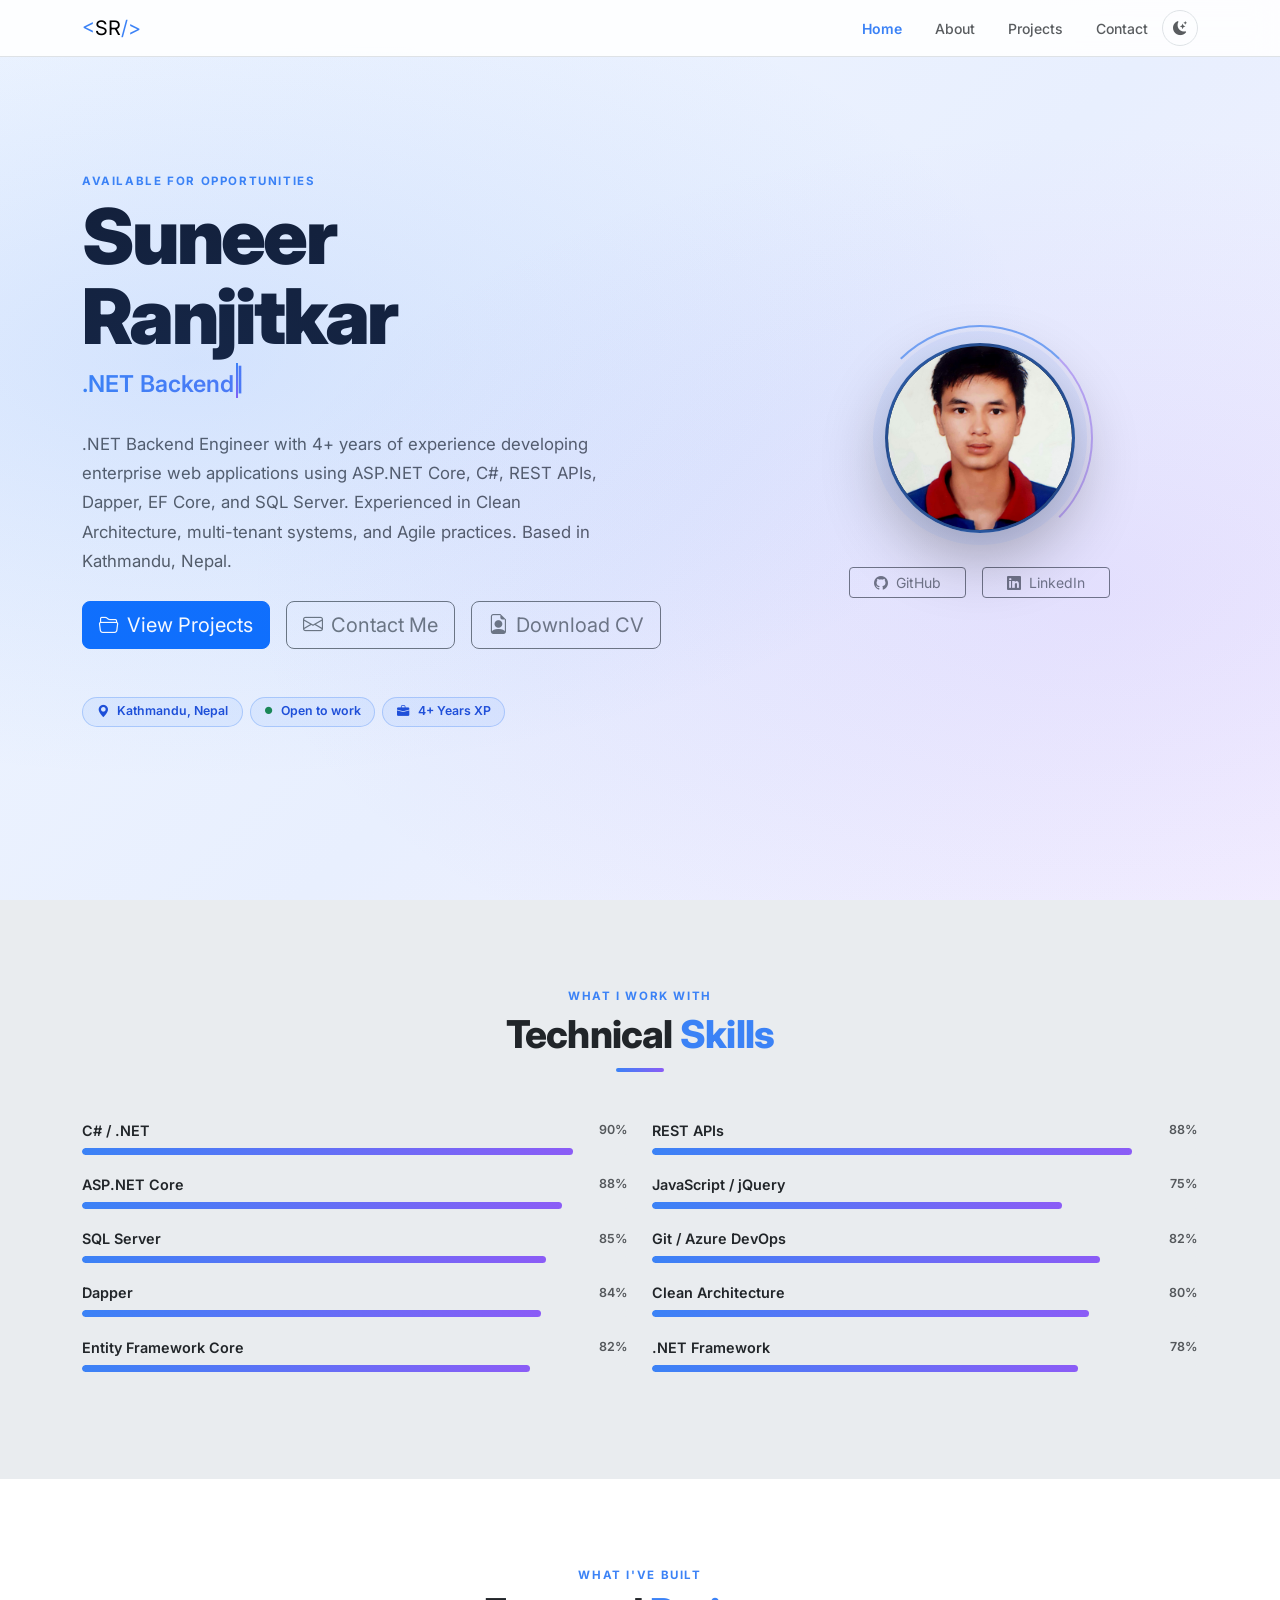
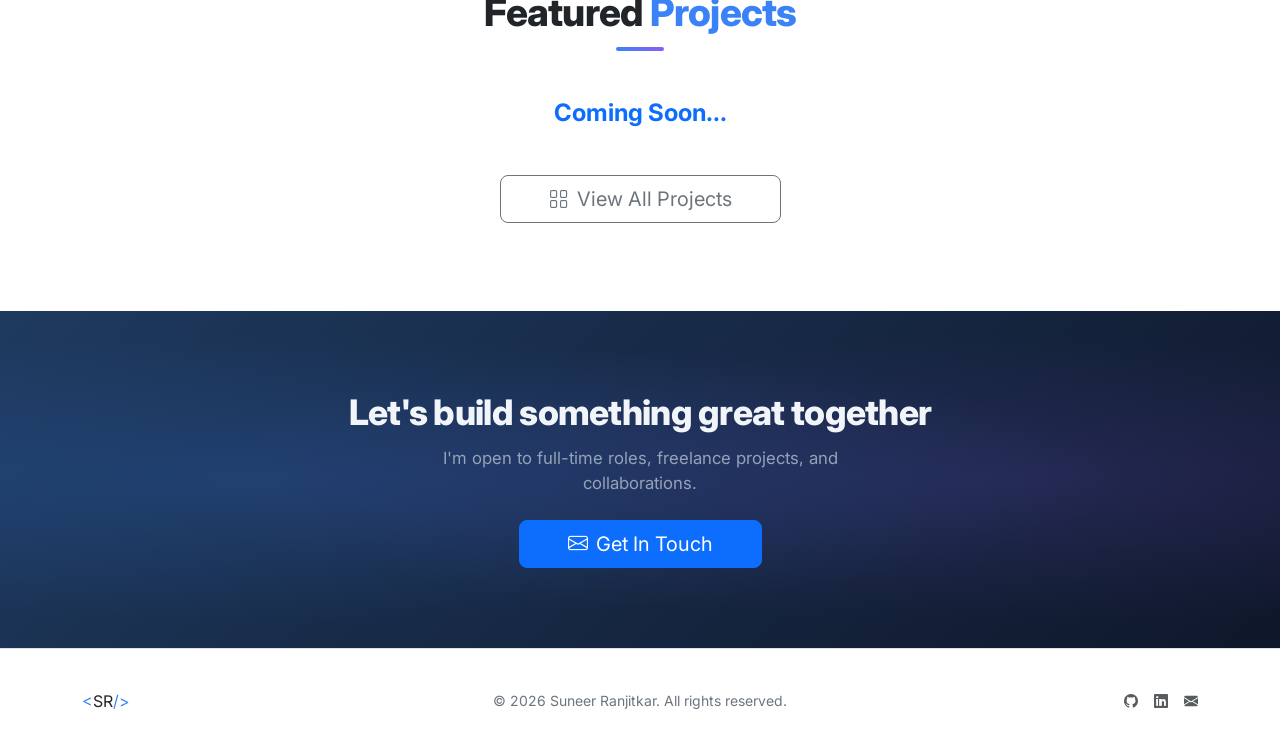
==== commit a412b4cc: "fix design" ====
--- a/index.html
+++ b/index.html
@@ -325,7 +325,7 @@
       </div>
 
     </div>-->
-            <h4 class="fw-bold text-primary mb-0">Coming Soon...</h4>
+            <h4 class="fw-bold text-primary mb-0 text-center">Coming Soon...</h4>
             <div class="text-center mt-5 animate-up">
                 <a href="projects.html" class="btn btn-outline-secondary btn-lg px-5">
                     <i class="bi bi-grid me-2" aria-hidden="true"></i>View All Projects
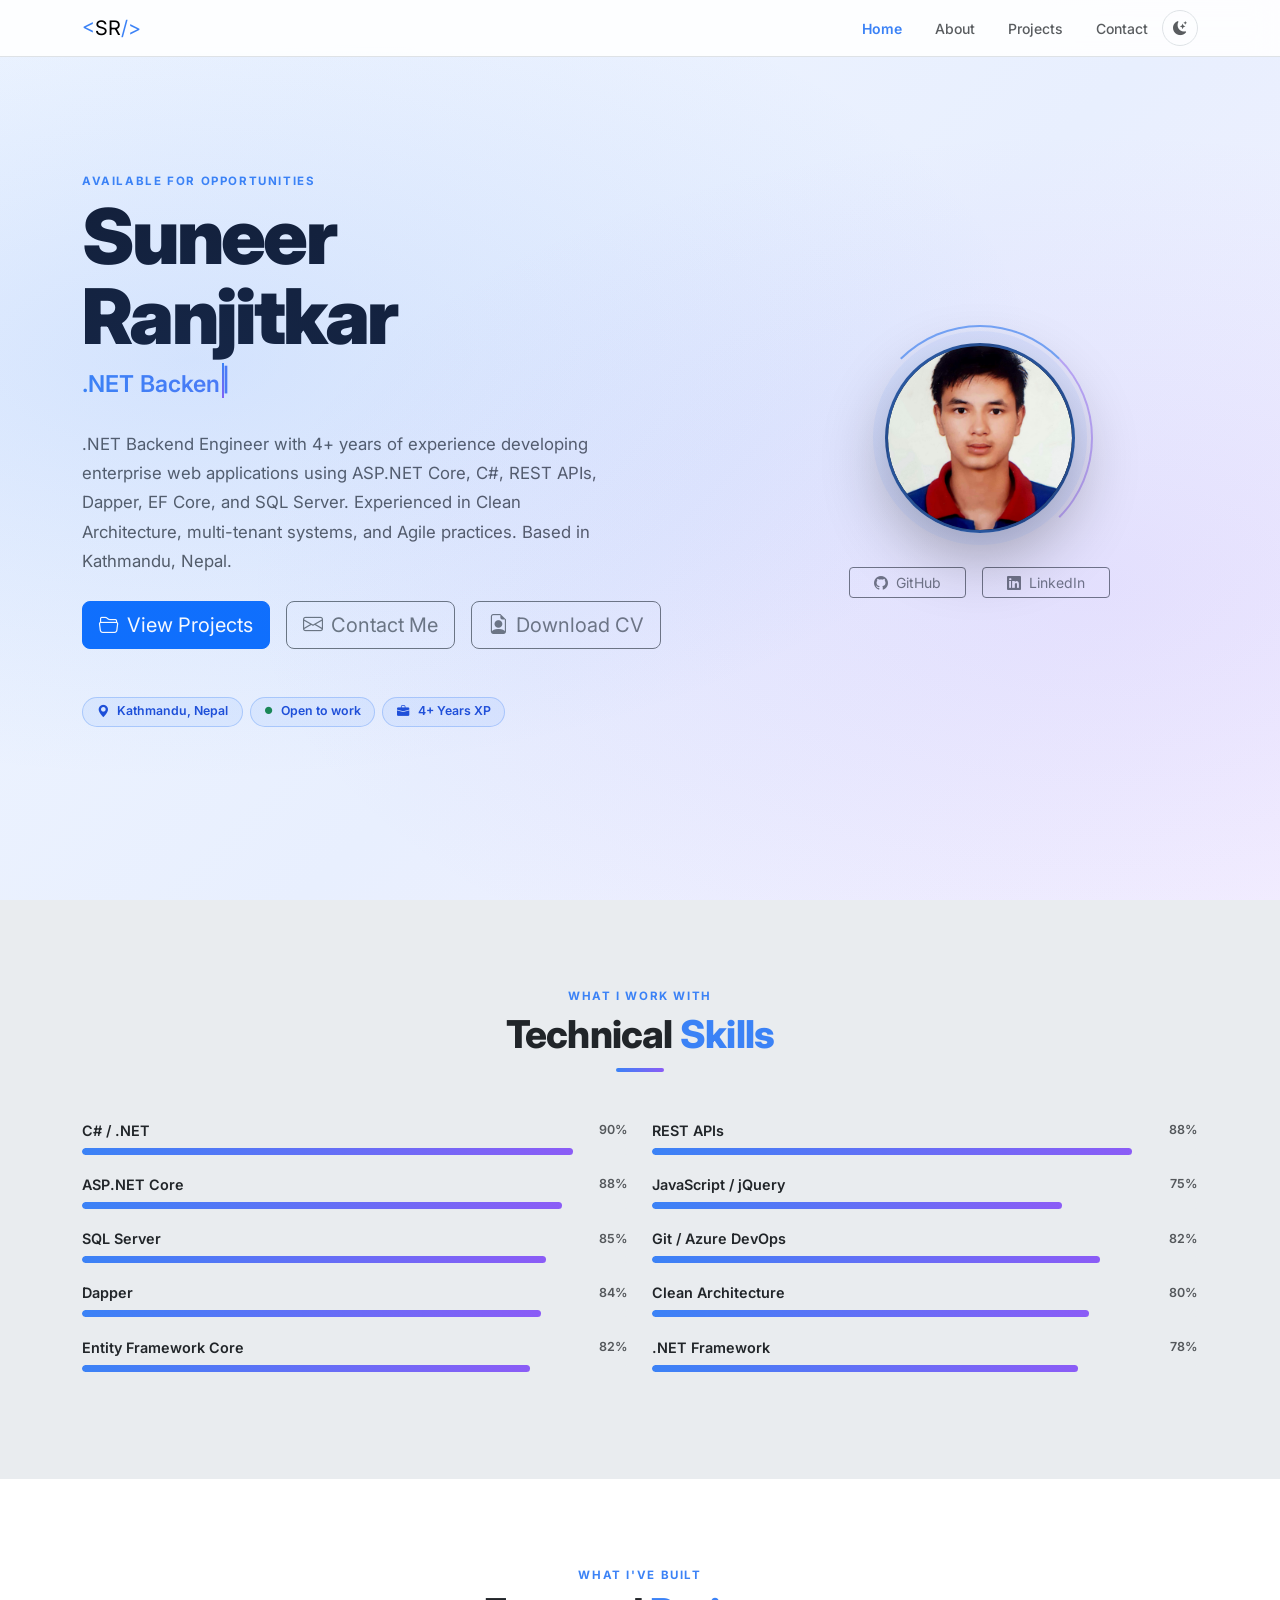
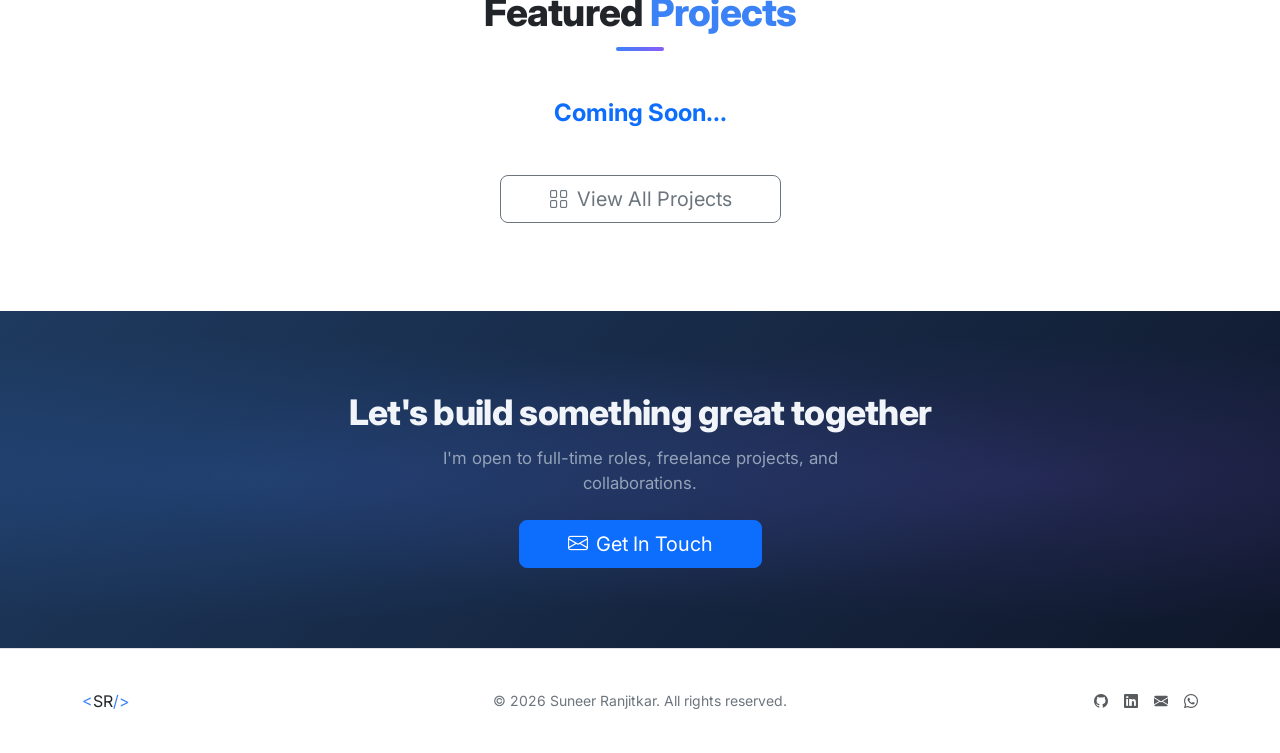
==== commit 31781caf: "added whatsapp" ====
--- a/index.html
+++ b/index.html
@@ -373,6 +373,10 @@
           <a href="mailto:suneer.netser@gmail.com" class="footer-link" aria-label="Send email">
             <i class="bi bi-envelope-fill" aria-hidden="true"></i>
           </a>
+          <a href="https://wa.me/9779849825465" target="_blank" rel="noopener noreferrer"
+             class="footer-link" aria-label="WhatsApp">
+            <i class="bi bi-whatsapp" aria-hidden="true"></i>
+          </a>
         </div>
       </div>
     </div>
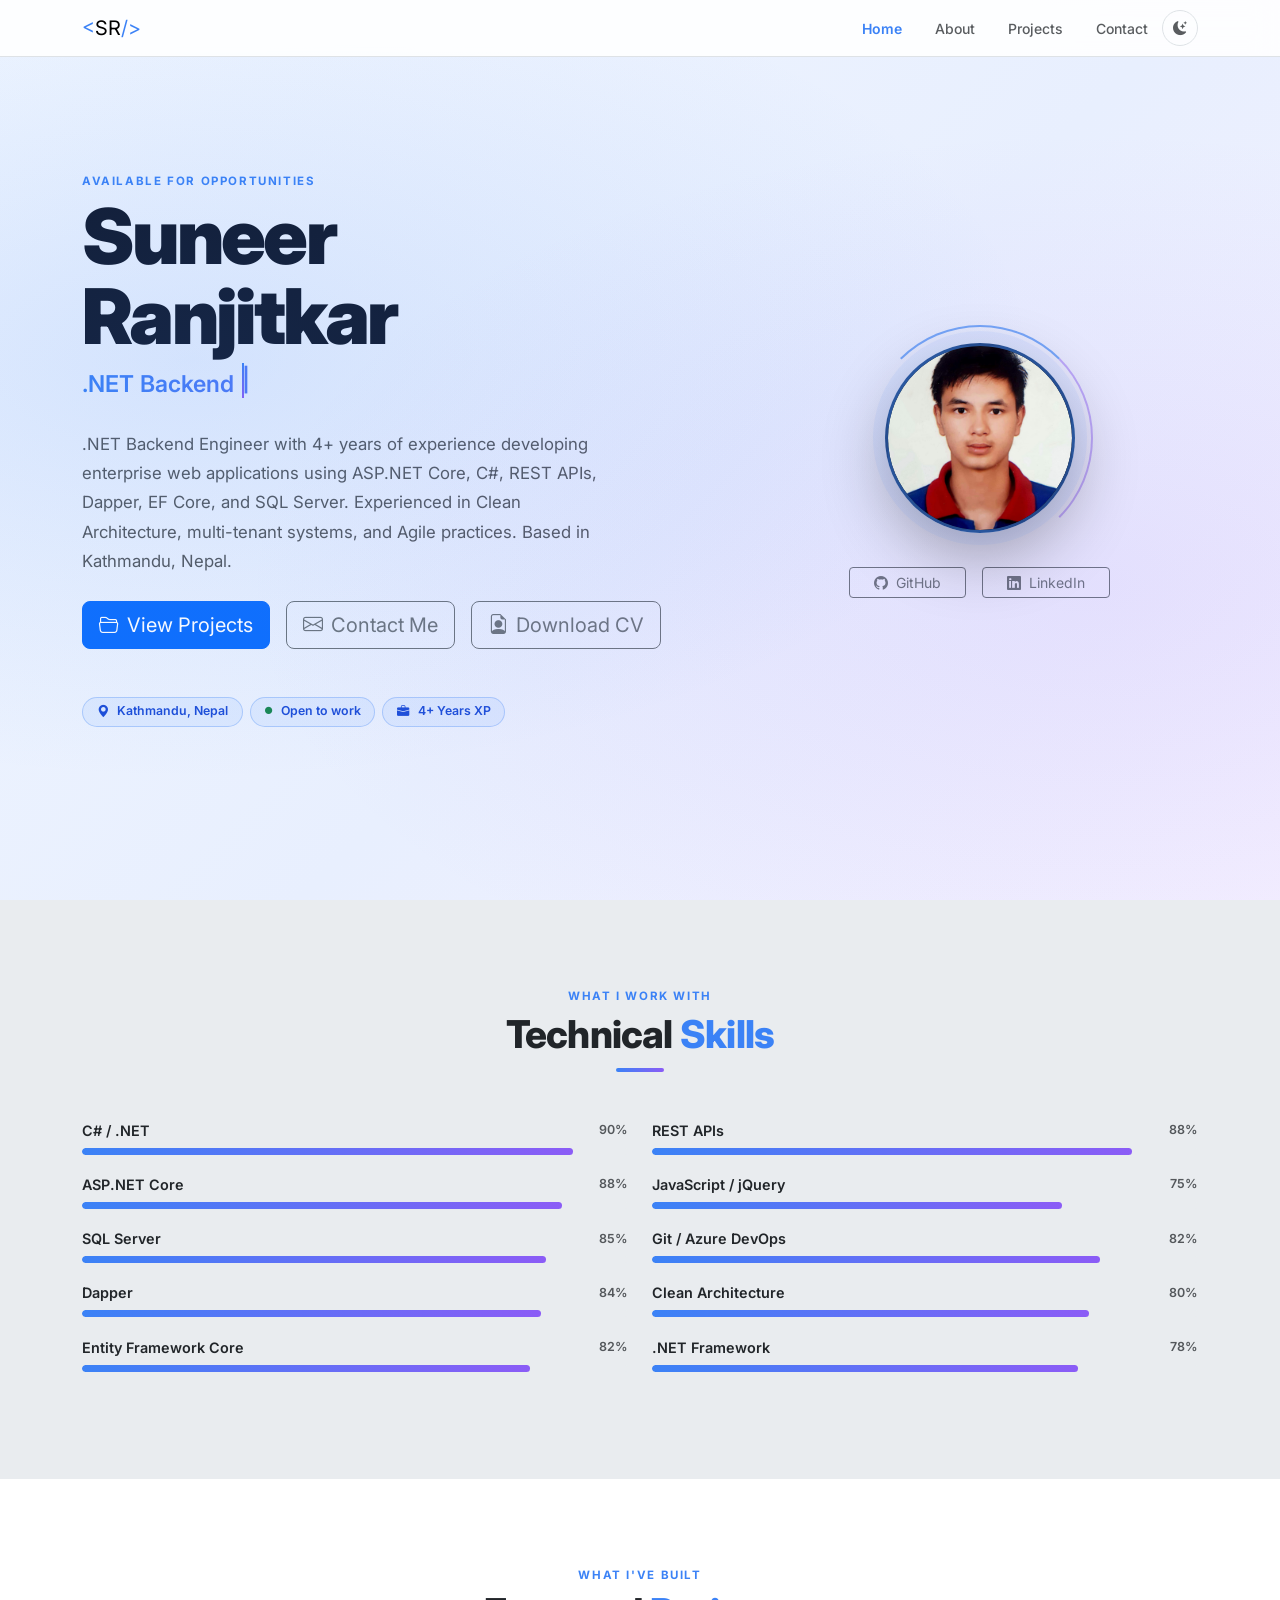
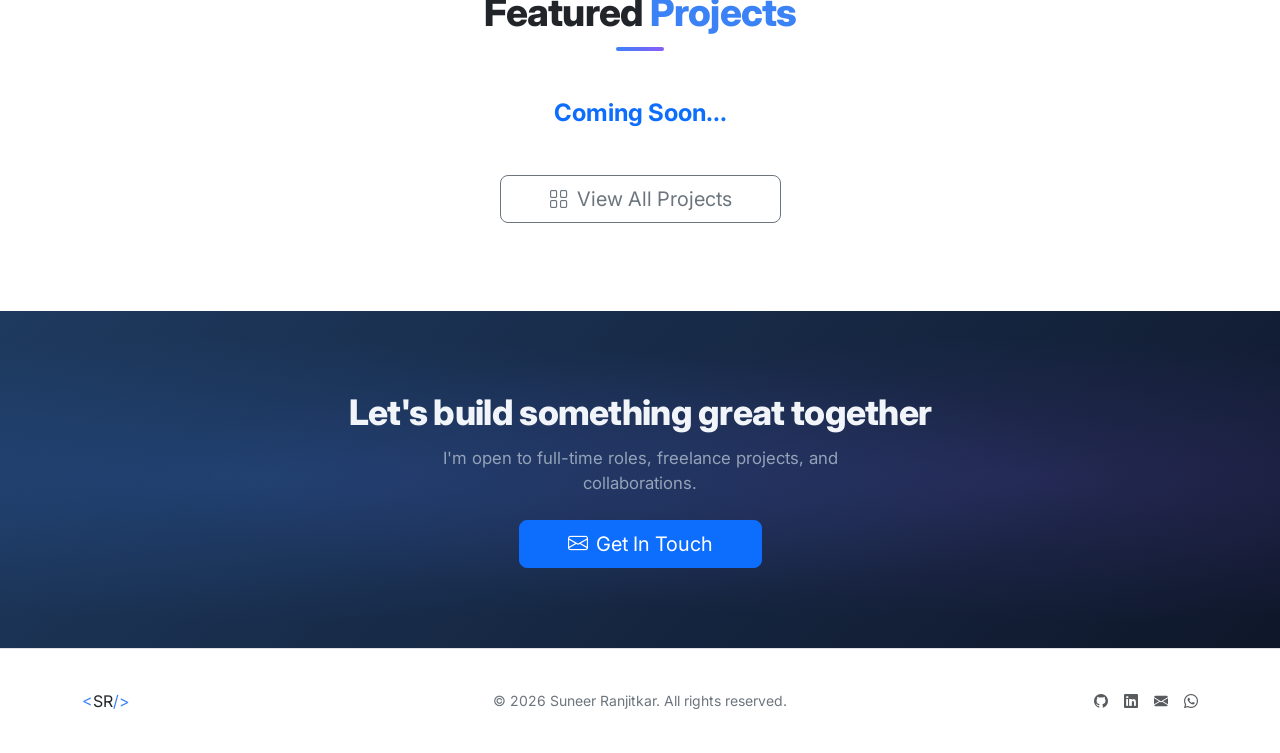
==== commit f036e6d8: "updated whatsapp link" ====
--- a/index.html
+++ b/index.html
@@ -373,7 +373,7 @@
           <a href="mailto:suneer.netser@gmail.com" class="footer-link" aria-label="Send email">
             <i class="bi bi-envelope-fill" aria-hidden="true"></i>
           </a>
-          <a href="https://wa.me/9779849825465" target="_blank" rel="noopener noreferrer"
+          <a href="https://wa.me/message/AG5Q2NHK72R3A1" target="_blank" rel="noopener noreferrer"
              class="footer-link" aria-label="WhatsApp">
             <i class="bi bi-whatsapp" aria-hidden="true"></i>
           </a>
